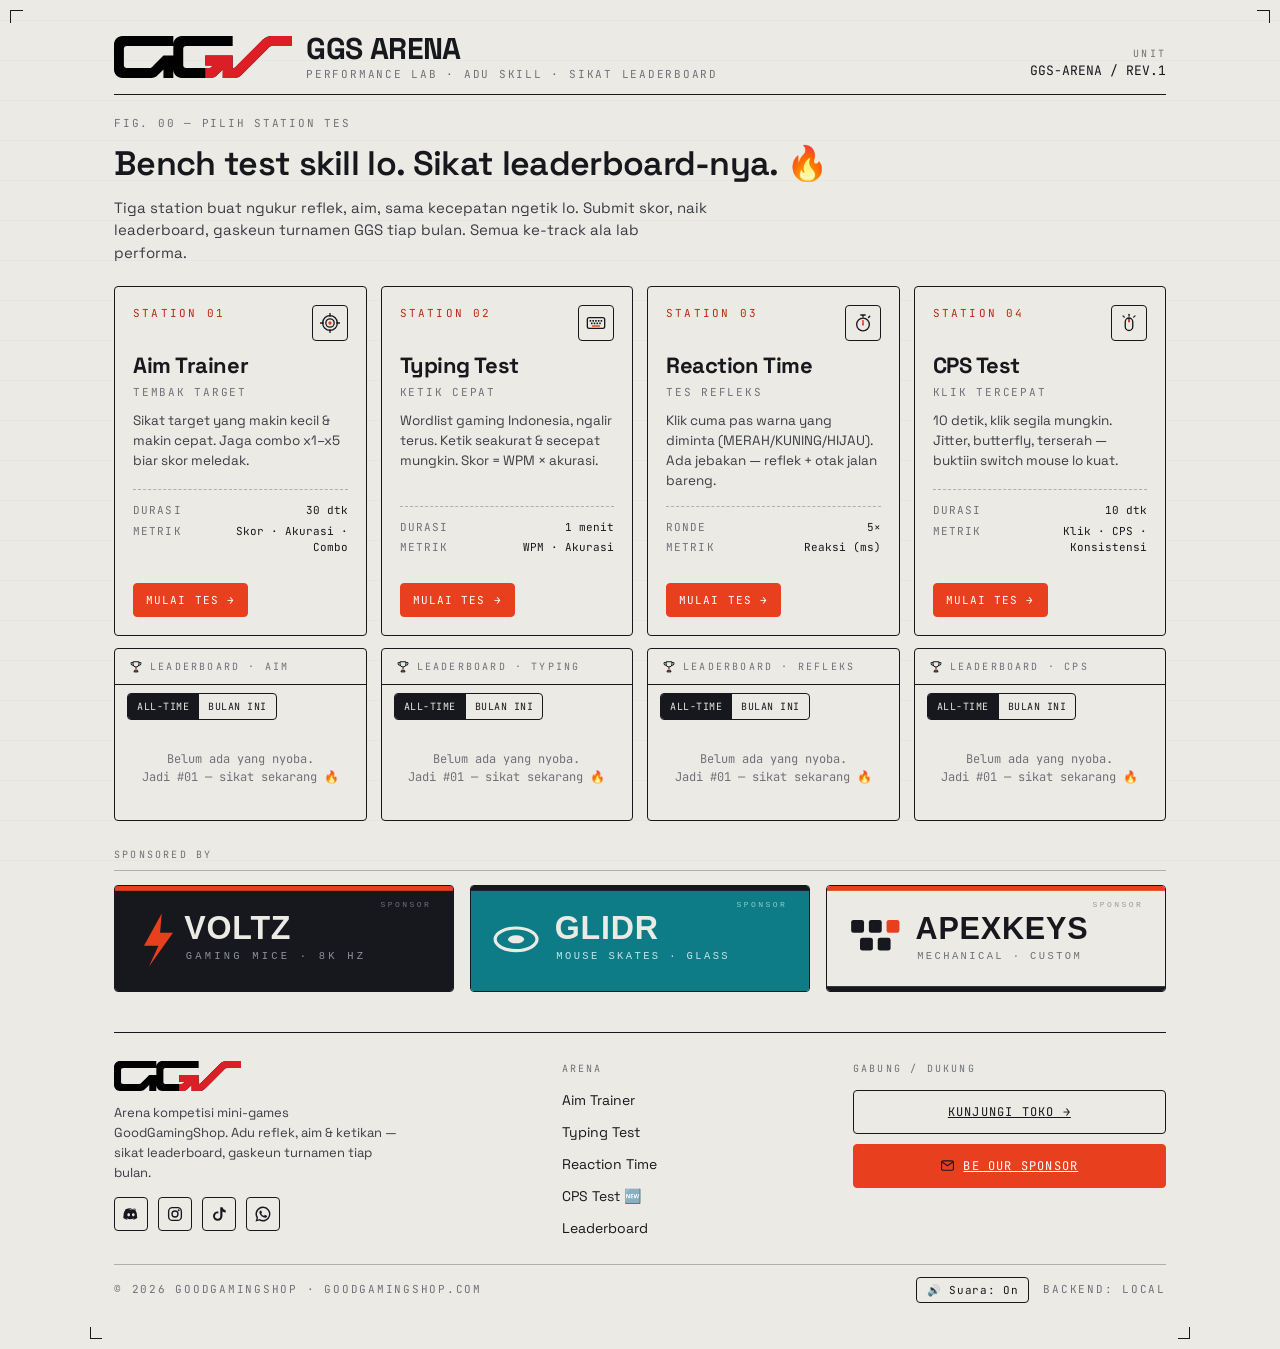
==== index.html @ 864635e7 "feat: halaman Leaderboard semua station (view #board) - View FIG.05: 4 papan (Aim/Typing/Reaction/CP" ====
<!DOCTYPE html>
<html lang="id">
<head>
  <meta charset="utf-8" />
  <meta name="viewport" content="width=device-width, initial-scale=1.0, viewport-fit=cover" />
  <title>GGS ARENA — Performance Lab</title>
  <meta name="description" content="GGS Arena — adu reflek, aim & ketikan lo. Sikat leaderboard, gaskeun turnamen GoodGamingShop." />
  <link rel="preconnect" href="https://fonts.googleapis.com" />
  <link rel="preconnect" href="https://fonts.gstatic.com" crossorigin />
  <link href="https://fonts.googleapis.com/css2?family=Space+Grotesk:wght@400;500;600;700&family=JetBrains+Mono:wght@400;500;600;700&display=swap" rel="stylesheet" />
  <link rel="stylesheet" href="css/styles.css" />
</head>
<body class="ticks">
  <!-- ===== ICON SPRITE (Performance Lab line-icons) ===== -->
  <svg width="0" height="0" style="position:absolute" aria-hidden="true" focusable="false">
    <defs>
      <!-- target + crosshair / aim training -->
      <symbol id="ico-aim" viewBox="0 0 24 24">
        <circle cx="12" cy="12" r="8.8" fill="none" stroke="currentColor" stroke-width="1.6"/>
        <circle cx="12" cy="12" r="5" fill="none" stroke="currentColor" stroke-width="1.6"/>
        <g stroke="currentColor" stroke-width="1.6" stroke-linecap="round">
          <line x1="12" y1="0.6" x2="12" y2="4"/><line x1="12" y1="20" x2="12" y2="23.4"/>
          <line x1="0.6" y1="12" x2="4" y2="12"/><line x1="20" y1="12" x2="23.4" y2="12"/>
        </g>
        <circle cx="12" cy="12" r="2" fill="#E8401F"/>
      </symbol>
      <!-- keyboard / typing test -->
      <symbol id="ico-typing" viewBox="0 0 24 24">
        <rect x="1.6" y="5.5" width="20.8" height="13" rx="2.2" fill="none" stroke="currentColor" stroke-width="1.6"/>
        <g fill="currentColor">
          <rect x="4.3" y="8.4" width="2" height="2" rx="0.4"/><rect x="7.6" y="8.4" width="2" height="2" rx="0.4"/><rect x="10.9" y="8.4" width="2" height="2" rx="0.4"/><rect x="14.2" y="8.4" width="2" height="2" rx="0.4"/><rect x="17.5" y="8.4" width="2" height="2" rx="0.4"/>
          <rect x="5.9" y="11.4" width="2" height="2" rx="0.4"/><rect x="9.2" y="11.4" width="2" height="2" rx="0.4"/><rect x="12.5" y="11.4" width="2" height="2" rx="0.4"/><rect x="15.8" y="11.4" width="2" height="2" rx="0.4"/>
        </g>
        <rect x="7" y="14.8" width="10" height="1.8" rx="0.9" fill="#E8401F"/>
      </symbol>
      <!-- stopwatch / reaction time -->
      <symbol id="ico-reaction" viewBox="0 0 24 24">
        <line x1="9.4" y1="2.4" x2="14.6" y2="2.4" stroke="currentColor" stroke-width="1.7" stroke-linecap="round"/>
        <line x1="12" y1="2.4" x2="12" y2="5.4" stroke="currentColor" stroke-width="1.6"/>
        <line x1="18.6" y1="5.4" x2="20.1" y2="3.9" stroke="currentColor" stroke-width="1.6" stroke-linecap="round"/>
        <circle cx="12" cy="13.8" r="7.6" fill="none" stroke="currentColor" stroke-width="1.6"/>
        <line x1="12" y1="13.8" x2="12" y2="8.9" stroke="#E8401F" stroke-width="1.9" stroke-linecap="round"/>
        <circle cx="12" cy="13.8" r="1.3" fill="#E8401F"/>
      </symbol>
      <!-- mouse click / cps -->
      <symbol id="ico-cps" viewBox="0 0 24 24">
        <rect x="7.5" y="6" width="9" height="15" rx="4.5" fill="none" stroke="currentColor" stroke-width="1.6"/>
        <line x1="12" y1="6" x2="12" y2="11" stroke="currentColor" stroke-width="1.6"/>
        <rect x="10.9" y="7.6" width="2.2" height="3" rx="1.1" fill="#E8401F"/>
        <g stroke="currentColor" stroke-width="1.5" stroke-linecap="round">
          <line x1="4.8" y1="3.4" x2="6.4" y2="5"/>
          <line x1="12" y1="1.6" x2="12" y2="3.8"/>
          <line x1="19.2" y1="3.4" x2="17.6" y2="5"/>
        </g>
      </symbol>
      <!-- trophy / leaderboard -->
      <symbol id="ico-trophy" viewBox="0 0 24 24">
        <path d="M7 3 h10 v4 a5 5 0 0 1 -10 0 z" fill="none" stroke="currentColor" stroke-width="1.7" stroke-linejoin="round"/>
        <path d="M7 4.5 H3.5 v1.5 a3 3 0 0 0 3.5 3" fill="none" stroke="currentColor" stroke-width="1.7"/>
        <path d="M17 4.5 H20.5 v1.5 a3 3 0 0 1 -3.5 3" fill="none" stroke="currentColor" stroke-width="1.7"/>
        <line x1="12" y1="12" x2="12" y2="16" stroke="currentColor" stroke-width="1.7"/>
        <path d="M8.5 20.5 h7 l-1 -3 h-5 z" fill="#E8401F" stroke="currentColor" stroke-width="1.5" stroke-linejoin="round"/>
      </symbol>
      <!-- social -->
      <symbol id="ico-discord" viewBox="0 0 24 24">
        <path fill="currentColor" d="M19.3 5.6A16.5 16.5 0 0 0 15.2 4.3l-.2.4a12.3 12.3 0 0 1 3.6 1.8 11.6 11.6 0 0 0-9.2 0 12.3 12.3 0 0 1 3.6-1.8l-.2-.4A16.5 16.5 0 0 0 4.7 5.6 17.6 17.6 0 0 0 1.7 17.3a16.6 16.6 0 0 0 5 2.5l.6-1a11 11 0 0 1-1.7-.8l.4-.3a11.8 11.8 0 0 0 10 0l.4.3a11 11 0 0 1-1.7.8l.6 1a16.6 16.6 0 0 0 5-2.5 17.6 17.6 0 0 0-3-11.7zM8.9 14.9c-1 0-1.8-.9-1.8-2s.8-2 1.8-2 1.8.9 1.8 2-.8 2-1.8 2zm6.2 0c-1 0-1.8-.9-1.8-2s.8-2 1.8-2 1.8.9 1.8 2-.8 2-1.8 2z"/>
      </symbol>
      <symbol id="ico-instagram" viewBox="0 0 24 24">
        <rect x="3.5" y="3.5" width="17" height="17" rx="5" fill="none" stroke="currentColor" stroke-width="1.8"/>
        <circle cx="12" cy="12" r="4" fill="none" stroke="currentColor" stroke-width="1.8"/>
        <circle cx="17" cy="7" r="1.3" fill="currentColor"/>
      </symbol>
      <symbol id="ico-tiktok" viewBox="0 0 24 24">
        <path fill="currentColor" d="M14 3h2.6a5.6 5.6 0 0 0 4.4 4.3v2.7a8.3 8.3 0 0 1-4.4-1.3v6.1a6.3 6.3 0 1 1-6.3-6.3c.3 0 .6 0 .9.1v2.8a3.5 3.5 0 1 0 2.5 3.4V3z"/>
      </symbol>
      <symbol id="ico-whatsapp" viewBox="0 0 24 24">
        <path fill="currentColor" d="M12 2a10 10 0 0 0-8.5 15.2L2 22l4.9-1.3A10 10 0 1 0 12 2zm0 18a8 8 0 0 1-4.1-1.1l-.3-.2-2.9.8.8-2.8-.2-.3A8 8 0 1 1 12 20zm4.4-6c-.2-.1-1.4-.7-1.6-.8s-.4-.1-.5.1-.6.8-.8 1-.3.2-.5.1a6.5 6.5 0 0 1-1.9-1.2 7.3 7.3 0 0 1-1.3-1.7c-.1-.2 0-.3.1-.5l.4-.4.2-.4a.5.5 0 0 0 0-.5c0-.1-.5-1.3-.7-1.8s-.4-.4-.5-.4h-.5a.9.9 0 0 0-.7.3 2.8 2.8 0 0 0-.9 2.1 4.9 4.9 0 0 0 1 2.6 11 11 0 0 0 4.3 3.8c.6.3 1.1.4 1.5.5a3.6 3.6 0 0 0 1.6.1 2.7 2.7 0 0 0 1.7-1.2 2.2 2.2 0 0 0 .2-1.2c-.1-.1-.3-.2-.5-.3z"/>
      </symbol>
      <symbol id="ico-mail" viewBox="0 0 24 24">
        <rect x="2.5" y="4.5" width="19" height="15" rx="2.5" fill="none" stroke="currentColor" stroke-width="1.8"/>
        <path d="M3.5 6.5 12 12.5 20.5 6.5" fill="none" stroke="currentColor" stroke-width="1.8" stroke-linejoin="round"/>
      </symbol>
    </defs>
  </svg>

  <div class="shell">
    <span class="tick-bl"></span><span class="tick-br"></span>

    <!-- ===== MASTHEAD ===== -->
    <header class="masthead">
      <div class="brand">
        <img class="brand-logo" src="assets/ggs-logo.svg" alt="GoodGamingShop" />
        <div class="wordmark">
          <b>GGS ARENA</b>
          <div class="tag micro">Performance Lab · Adu Skill · Sikat Leaderboard</div>
        </div>
      </div>
      <div class="spec">
        <div class="label">Unit</div>
        <div class="val">GGS-ARENA / REV.1</div>
      </div>
    </header>

    <!-- ===== EVENT BANNER (Tahap 3 — hidden dulu) ===== -->
    <div class="event-banner" id="event-banner" style="display:none">
      <div>
        <div class="label">Event Aktif</div>
        <div style="font-weight:700;font-size:18px" id="event-name">—</div>
        <div class="mono" style="font-size:12px;color:var(--ink-2)" id="event-prize">—</div>
      </div>
      <div style="text-align:right">
        <div class="label">Berakhir Dalam</div>
        <div class="cd" id="event-countdown">--:--:--</div>
      </div>
    </div>

    <!-- ===== HUB VIEW ===== -->
    <section class="view active" id="view-hub" data-view="hub">
      <p class="micro" style="margin:20px 0 0">FIG. 00 — PILIH STATION TES</p>
      <h1 style="font-size:clamp(24px,5vw,34px);margin-top:6px;letter-spacing:-0.02em">
        Bench test skill lo. Sikat leaderboard-nya. 🔥
      </h1>
      <p style="color:var(--ink-2);max-width:60ch;margin-top:8px">
        Tiga station buat ngukur reflek, aim, sama kecepatan ngetik lo. Submit skor,
        naik leaderboard, gaskeun turnamen GGS tiap bulan. Semua ke-track ala lab performa.
      </p>

      <div class="stations" id="stations">
        <div class="station-col">
          <article class="station" data-open="aim" tabindex="0" role="button" aria-label="Buka Aim Trainer">
            <div class="st-top">
              <div class="st-no">STATION 01</div>
              <span class="st-badge"><svg class="ico"><use href="#ico-aim"/></svg></span>
            </div>
            <div class="st-title">Aim Trainer</div>
            <div class="st-id micro">Tembak Target</div>
            <div class="st-desc">Sikat target yang makin kecil & makin cepat. Jaga combo x1–x5 biar skor meledak.</div>
            <dl class="st-spec">
              <dt>Durasi</dt><dd>30 dtk</dd>
              <dt>Metrik</dt><dd>Skor · Akurasi · Combo</dd>
            </dl>
            <div class="st-go"><span class="btn accent sm">Mulai Tes →</span></div>
          </article>
          <div class="hub-board" data-hub="aim">
            <div class="hb-hd"><span class="hb-title"><svg class="ico-xs"><use href="#ico-trophy"/></svg><span class="label">Leaderboard · Aim</span></span><span class="hb-count micro"></span></div>
            <div class="lb" data-hublist></div>
          </div>
        </div>

        <div class="station-col">
          <article class="station" data-open="typing" tabindex="0" role="button" aria-label="Buka Typing Test">
            <div class="st-top">
              <div class="st-no">STATION 02</div>
              <span class="st-badge"><svg class="ico"><use href="#ico-typing"/></svg></span>
            </div>
            <div class="st-title">Typing Test</div>
            <div class="st-id micro">Ketik Cepat</div>
            <div class="st-desc">Wordlist gaming Indonesia, ngalir terus. Ketik seakurat & secepat mungkin. Skor = WPM × akurasi.</div>
            <dl class="st-spec">
              <dt>Durasi</dt><dd>1 menit</dd>
              <dt>Metrik</dt><dd>WPM · Akurasi</dd>
            </dl>
            <div class="st-go"><span class="btn accent sm">Mulai Tes →</span></div>
          </article>
          <div class="hub-board" data-hub="typing">
            <div class="hb-hd"><span class="hb-title"><svg class="ico-xs"><use href="#ico-trophy"/></svg><span class="label">Leaderboard · Typing</span></span><span class="hb-count micro"></span></div>
            <div class="lb" data-hublist></div>
          </div>
        </div>

        <div class="station-col">
          <article class="station" data-open="reaction" tabindex="0" role="button" aria-label="Buka Reaction Time">
            <div class="st-top">
              <div class="st-no">STATION 03</div>
              <span class="st-badge"><svg class="ico"><use href="#ico-reaction"/></svg></span>
            </div>
            <div class="st-title">Reaction Time</div>
            <div class="st-id micro">Tes Refleks</div>
            <div class="st-desc">Klik cuma pas warna yang diminta (MERAH/KUNING/HIJAU). Ada jebakan — reflek + otak jalan bareng.</div>
            <dl class="st-spec">
              <dt>Ronde</dt><dd>5×</dd>
              <dt>Metrik</dt><dd>Reaksi (ms)</dd>
            </dl>
            <div class="st-go"><span class="btn accent sm">Mulai Tes →</span></div>
          </article>
          <div class="hub-board" data-hub="reaction">
            <div class="hb-hd"><span class="hb-title"><svg class="ico-xs"><use href="#ico-trophy"/></svg><span class="label">Leaderboard · Refleks</span></span><span class="hb-count micro"></span></div>
            <div class="lb" data-hublist></div>
          </div>
        </div>

        <div class="station-col">
          <article class="station" data-open="cps" tabindex="0" role="button" aria-label="Buka CPS Test">
            <div class="st-top">
              <div class="st-no">STATION 04</div>
              <span class="st-badge"><svg class="ico"><use href="#ico-cps"/></svg></span>
            </div>
            <div class="st-title">CPS Test</div>
            <div class="st-id micro">Klik Tercepat</div>
            <div class="st-desc">10 detik, klik segila mungkin. Jitter, butterfly, terserah — buktiin switch mouse lo kuat.</div>
            <dl class="st-spec">
              <dt>Durasi</dt><dd>10 dtk</dd>
              <dt>Metrik</dt><dd>Klik · CPS · Konsistensi</dd>
            </dl>
            <div class="st-go"><span class="btn accent sm">Mulai Tes →</span></div>
          </article>
          <div class="hub-board" data-hub="cps">
            <div class="hb-hd"><span class="hb-title"><svg class="ico-xs"><use href="#ico-trophy"/></svg><span class="label">Leaderboard · CPS</span></span><span class="hb-count micro"></span></div>
            <div class="lb" data-hublist></div>
          </div>
        </div>
      </div>

      <!-- ===== SPONSOR SLOTS ===== -->
      <section class="sponsors" aria-label="Sponsor">
        <div class="sponsors-hd">
          <span class="label">Sponsored By</span>
        </div>
        <div class="sponsor-grid" id="sponsors"></div>
      </section>
    </section>

    <!-- ===== GAME VIEWS (template sama, diisi per game) ===== -->
    <section class="view" id="view-aim" data-view="aim">
      <div class="view-hd">
        <button class="btn ghost sm" data-back>← Station</button>
        <span class="fig">FIG. 01</span>
        <svg class="ico-hd"><use href="#ico-aim"/></svg>
        <h2>Aim Trainer <span class="micro">/ Tembak Target</span></h2>
      </div>
      <div class="game-layout">
        <div class="game-main" id="mount-aim"></div>
        <aside class="lb-panel" data-lb="aim"></aside>
      </div>
    </section>

    <section class="view" id="view-typing" data-view="typing">
      <div class="view-hd">
        <button class="btn ghost sm" data-back>← Station</button>
        <span class="fig">FIG. 02</span>
        <svg class="ico-hd"><use href="#ico-typing"/></svg>
        <h2>Typing Test <span class="micro">/ Ketik Cepat</span></h2>
      </div>
      <div class="game-layout">
        <div class="game-main" id="mount-typing"></div>
        <aside class="lb-panel" data-lb="typing"></aside>
      </div>
    </section>

    <section class="view" id="view-reaction" data-view="reaction">
      <div class="view-hd">
        <button class="btn ghost sm" data-back>← Station</button>
        <span class="fig">FIG. 03</span>
        <svg class="ico-hd"><use href="#ico-reaction"/></svg>
        <h2>Reaction Time <span class="micro">/ Tes Refleks</span></h2>
      </div>
      <div class="game-layout">
        <div class="game-main" id="mount-reaction"></div>
        <aside class="lb-panel" data-lb="reaction"></aside>
      </div>
    </section>

    <section class="view" id="view-cps" data-view="cps">
      <div class="view-hd">
        <button class="btn ghost sm" data-back>← Station</button>
        <span class="fig">FIG. 04</span>
        <svg class="ico-hd"><use href="#ico-cps"/></svg>
        <h2>CPS Test <span class="micro">/ Klik Tercepat</span></h2>
      </div>
      <div class="game-layout">
        <div class="game-main" id="mount-cps"></div>
        <aside class="lb-panel" data-lb="cps"></aside>
      </div>
    </section>

    <!-- ===== LEADERBOARD SEMUA STATION ===== -->
    <section class="view" id="view-board" data-view="board">
      <div class="view-hd">
        <button class="btn ghost sm" data-back>← Station</button>
        <span class="fig">FIG. 05</span>
        <svg class="ico-hd"><use href="#ico-trophy"/></svg>
        <h2>Leaderboard <span class="micro">/ Semua Station</span></h2>
        <div class="seg seg-sm" id="board-scope" style="margin-left:auto">
          <button data-s="all" class="active">All-time</button>
          <button data-s="month">Bulan Ini</button>
        </div>
      </div>
      <div class="board-grid" id="board-grid"></div>
    </section>

    <footer class="foot">
      <div class="foot-main">
        <div class="foot-col foot-brand">
          <img class="foot-logo" src="assets/ggs-logo.svg" alt="GoodGamingShop" />
          <p class="foot-blurb">Arena kompetisi mini-games GoodGamingShop. Adu reflek, aim & ketikan — sikat leaderboard, gaskeun turnamen tiap bulan.</p>
          <div class="foot-social">
            <a href="https://discord.gg/goodgamingshop" target="_blank" rel="noopener" aria-label="Discord"><svg class="ico-soc"><use href="#ico-discord"/></svg></a>
            <a href="https://instagram.com/goodgamingshop" target="_blank" rel="noopener" aria-label="Instagram"><svg class="ico-soc"><use href="#ico-instagram"/></svg></a>
            <a href="https://tiktok.com/@goodgamingshop" target="_blank" rel="noopener" aria-label="TikTok"><svg class="ico-soc"><use href="#ico-tiktok"/></svg></a>
            <a href="https://wa.me/6281234567890" target="_blank" rel="noopener" aria-label="WhatsApp"><svg class="ico-soc"><use href="#ico-whatsapp"/></svg></a>
          </div>
        </div>

        <div class="foot-col">
          <div class="label foot-h">Arena</div>
          <a class="foot-link" data-open="aim">Aim Trainer</a>
          <a class="foot-link" data-open="typing">Typing Test</a>
          <a class="foot-link" data-open="reaction">Reaction Time</a>
          <a class="foot-link" data-open="cps">CPS Test 🆕</a>
          <a class="foot-link" data-open="board">Leaderboard</a>
        </div>

        <div class="foot-col foot-cta">
          <div class="label foot-h">Gabung / Dukung</div>
          <a class="btn ghost block" href="https://goodgamingshop.com" target="_blank" rel="noopener">Kunjungi Toko →</a>
          <a class="btn accent block" id="sponsor-btn" href="mailto:partnership@goodgamingshop.com?subject=Sponsorship%20GGS%20Arena&body=Halo%20GGS%2C%20gw%20tertarik%20jadi%20sponsor%20GGS%20Arena.%0A%0ANama%20brand%3A%0AProduk%3A%0AKontak%3A%0A">
            <svg class="ico-xs"><use href="#ico-mail"/></svg> Be Our Sponsor
          </a>
        </div>
      </div>

      <div class="foot-bottom">
        <span class="micro">© 2026 GoodGamingShop · goodgamingshop.com</span>
        <div class="foot-bottom-r">
          <button class="foot-mute" id="mute-toggle">🔊 Suara: On</button>
          <span class="micro" id="backend-flag">BACKEND: LOCAL</span>
        </div>
      </div>
    </footer>
  </div>

  <script type="module" src="js/main.js"></script>
</body>
</html>
---- css/styles.css ----
/* ============================================================
   GGS ARENA — Performance Lab Design System
   Industrial elegant / spec-sheet look
   Rekonstruksi dari GGS-ARENA-BRIEF.md
   ============================================================ */

:root{
  /* Core palette */
  --paper:      #ECEAE4;   /* kertas */
  --paper-2:    #E3E1DA;   /* panel sedikit lebih gelap */
  --ink:        #16181D;   /* tinta */
  --ink-2:      #3A3D45;   /* tinta muda / secondary text */
  --ink-3:      #6E7178;   /* mono labels / muted */
  --accent:     #E8401F;   /* aksen oranye-merah GGS */
  --accent-ink: #B32C10;   /* aksen gelap utk teks di atas paper */
  --line:       #16181D;   /* garis rules */
  --line-soft:  rgba(22,24,29,0.14);
  --line-hair:  rgba(22,24,29,0.28);
  --good:       #1E7A46;   /* hijau (reaction ready) */
  --warn:       #C98A00;

  /* Typography */
  --font-display: "Space Grotesk", "Segoe UI", system-ui, sans-serif;
  --font-mono: "JetBrains Mono", ui-monospace, "SFMono-Regular", Consolas, monospace;

  /* Metrics */
  --gutter: 20px;
  --tick: 12px;          /* panjang calibration tick */
  --radius: 4px;
  --maxw: 1120px;
}

*{ box-sizing:border-box; }
[hidden]{ display:none !important; }   /* atribut hidden harus selalu menang vs display apapun */
html,body{ height:100%; }
body{
  margin:0;
  background:var(--paper);
  color:var(--ink);
  font-family:var(--font-display);
  font-size:15px;
  line-height:1.5;
  -webkit-font-smoothing:antialiased;
  /* subtle paper grain via layered gradients */
  background-image:
    repeating-linear-gradient(0deg, transparent 0 39px, rgba(22,24,29,0.025) 39px 40px);
  background-attachment:fixed;
}

/* ---- Typographic primitives ---- */
.mono{ font-family:var(--font-mono); }
.micro{
  font-family:var(--font-mono);
  font-size:11px;
  letter-spacing:0.16em;
  text-transform:uppercase;
  color:var(--ink-3);
}
.label{
  font-family:var(--font-mono);
  font-size:10px;
  letter-spacing:0.22em;
  text-transform:uppercase;
  color:var(--ink-3);
}
h1,h2,h3{ font-weight:600; letter-spacing:-0.01em; margin:0; }
a{ color:var(--accent-ink); }

/* ============================================================
   Layout frame + calibration ticks
   ============================================================ */
.shell{
  max-width:var(--maxw);
  margin:0 auto;
  padding:clamp(14px,3vw,34px);
  position:relative;
  min-height:100vh;
}

/* corner calibration ticks (registration marks) */
.ticks::before,.ticks::after,
.tick-tr,.tick-br{
  content:"";
  position:absolute;
  width:var(--tick);
  height:var(--tick);
  pointer-events:none;
  z-index:2;
}
.ticks::before{ top:10px; left:10px; border-top:1.5px solid var(--ink); border-left:1.5px solid var(--ink); }
.ticks::after { top:10px; right:10px; border-top:1.5px solid var(--ink); border-right:1.5px solid var(--ink); }
.tick-bl{ position:absolute; bottom:10px; left:10px; width:var(--tick); height:var(--tick); border-bottom:1.5px solid var(--ink); border-left:1.5px solid var(--ink); pointer-events:none; }
.tick-br{ position:absolute; bottom:10px; right:10px; border-bottom:1.5px solid var(--ink); border-right:1.5px solid var(--ink); pointer-events:none; }

/* ============================================================
   Masthead
   ============================================================ */
.masthead{
  display:flex; align-items:flex-end; justify-content:space-between;
  gap:16px; flex-wrap:wrap;
  padding-bottom:14px;
  border-bottom:1.5px solid var(--ink);
}
.brand{ display:flex; align-items:center; gap:14px; }
.brand .glyph{
  width:46px;height:46px;flex:0 0 auto;
  border:1.5px solid var(--ink);
  display:grid;place-items:center;
  font-family:var(--font-mono);font-weight:700;font-size:15px;
  letter-spacing:0.04em;
  position:relative;
  background:var(--ink); color:var(--paper);
}
.brand .brand-logo{ height:42px; width:auto; flex:0 0 auto; display:block; }
@media (max-width:560px){ .brand .brand-logo{ height:34px; } }
.brand .wordmark{ line-height:1; }
.brand .wordmark b{ font-size:clamp(22px,4.5vw,30px); font-weight:700; letter-spacing:-0.02em; display:block; }
.brand .wordmark .tag{ margin-top:5px; }
.masthead .spec{ text-align:right; }
.masthead .spec .val{ font-family:var(--font-mono); font-size:13px; color:var(--ink); }

/* ============================================================
   Buttons
   ============================================================ */
.btn{
  font-family:var(--font-mono);
  font-size:12px; letter-spacing:0.1em; text-transform:uppercase;
  padding:12px 18px;
  border:1.5px solid var(--ink);
  background:var(--ink); color:var(--paper);
  border-radius:var(--radius);
  cursor:pointer;
  transition:transform .05s ease, background .15s ease, color .15s ease;
  display:inline-flex; align-items:center; gap:8px; justify-content:center;
}
.btn:hover{ background:var(--accent); border-color:var(--accent); color:#fff; }
.btn:active{ transform:translateY(1px); }
.btn.ghost{ background:transparent; color:var(--ink); }
.btn.ghost:hover{ background:var(--ink); color:var(--paper); border-color:var(--ink); }
.btn.accent{ background:var(--accent); border-color:var(--accent); color:#fff; }
.btn.accent:hover{ background:var(--ink); border-color:var(--ink); }
.btn:disabled{ opacity:.4; cursor:not-allowed; }
.btn.block{ width:100%; }
.btn.sm{ padding:8px 12px; font-size:11px; }

/* ============================================================
   Panels / spec cards
   ============================================================ */
.panel{
  background:var(--paper);
  border:1.5px solid var(--ink);
  border-radius:var(--radius);
  position:relative;
}
.panel .panel-hd{
  display:flex;align-items:center;justify-content:space-between;gap:10px;
  padding:10px 14px;
  border-bottom:1.5px solid var(--ink);
}
.panel .panel-hd h3{ font-size:14px; }
.panel .panel-bd{ padding:16px; }

/* ============================================================
   Station grid (hub)
   ============================================================ */
.stations{
  display:grid;
  grid-template-columns:repeat(4,1fr);
  grid-template-rows:auto auto;   /* baris-1: kartu · baris-2: leaderboard */
  gap:14px;
  margin-top:22px;
}
@media (max-width:1060px) and (min-width:861px){
  .stations{ grid-template-columns:repeat(2,1fr); }
}
.station{
  border:1.5px solid var(--ink);
  border-radius:var(--radius);
  background:var(--paper);
  padding:18px;
  cursor:pointer;
  position:relative;
  overflow:hidden;
  transition:transform .12s ease, box-shadow .12s ease;
  display:flex; flex-direction:column; min-height:220px;
}
.station:hover{ transform:translateY(-3px); box-shadow:6px 6px 0 var(--ink); }
.station .st-no{ font-family:var(--font-mono); font-size:11px; letter-spacing:0.2em; color:var(--accent-ink); }
.station .st-title{ font-size:22px; font-weight:700; margin-top:8px; letter-spacing:-0.02em; }
.station .st-id{ margin-top:2px; }
.station .st-desc{ color:var(--ink-2); font-size:13.5px; margin-top:10px; flex:1; }
.station .st-spec{
  display:grid; grid-template-columns:auto 1fr; gap:4px 12px;
  margin-top:14px; padding-top:12px; border-top:1px dashed var(--line-hair);
  font-family:var(--font-mono); font-size:11px;
}
.station .st-spec dt{ color:var(--ink-3); text-transform:uppercase; letter-spacing:0.1em; }
.station .st-spec dd{ margin:0; color:var(--ink); text-align:right; }
.station .st-go{ margin-top:16px; }

/* ---- Icons ---- */
.st-top{ display:flex; align-items:flex-start; justify-content:space-between; gap:10px; }
.st-badge{
  width:36px; height:36px; flex:0 0 auto;
  border:1.5px solid var(--ink); border-radius:var(--radius);
  display:grid; place-items:center; background:var(--paper);
  transition:background .15s ease;
}
.st-badge .ico{ width:20px; height:20px; color:var(--ink); display:block; transition:color .15s ease; }
.station:hover .st-badge{ background:var(--ink); }
.station:hover .st-badge .ico{ color:var(--paper); }   /* aksen (#E8401F) tetap nyala */

.ico-hd{ width:20px; height:20px; color:var(--ink); display:block; flex:0 0 auto; }
.ico-xs{ width:14px; height:14px; color:var(--ink); display:block; flex:0 0 auto; }
.hb-title{ display:inline-flex; align-items:center; gap:7px; }
.panel-hd .ico-xs{ width:16px; height:16px; }
.panel-hd h3{ display:inline-flex; align-items:center; gap:7px; }

/* station column = card + leaderboard, disejajarkan via subgrid
   biar top & bottom tiap kartu/board rata walau panjang teks beda */
.station-col{
  grid-row:span 2;
  display:grid;
  grid-template-rows:subgrid;
  gap:12px;
}
/* fallback kalau subgrid gak didukung: tetap kolom rapi (mepet atas) */
@supports not (grid-template-rows: subgrid){
  .station-col{ display:flex; flex-direction:column; }
}

/* ---- Full leaderboard per station (langsung tampil di hub) ---- */
.hub-board{
  border:1.5px solid var(--ink);
  border-radius:var(--radius);
  background:var(--paper);
  display:flex; flex-direction:column;
  max-height:320px;
}
.hb-hd{
  display:flex; align-items:center; justify-content:space-between; gap:8px;
  padding:10px 14px; border-bottom:1.5px solid var(--ink);
  flex:0 0 auto;
}
.hb-count{ color:var(--ink-3); }
.hub-board .lb{
  padding:4px 14px 8px;
  overflow-y:auto;              /* board panjang -> scroll di dalam kartu */
  flex:1 1 auto;
}
.hub-board .lb-row{ grid-template-columns:30px 1fr auto; gap:10px; padding:9px 2px; }
.hub-board .lb-row .who .nm{ font-size:14px; }
.hub-board .lb-row .score{ font-size:16px; }

/* ---- Sponsor slots ---- */
.sponsors{ margin-top:26px; }
.sponsors-hd{ display:flex; align-items:center; justify-content:space-between; padding-bottom:8px; border-bottom:1px solid var(--line-hair); margin-bottom:14px; }
.sponsor-grid{ display:grid; grid-template-columns:repeat(3,1fr); gap:16px; }
.sponsor-slot{
  border:1.5px dashed var(--line-hair);
  border-radius:var(--radius);
  min-height:96px;
  display:grid; place-items:center; text-align:center;
  background:var(--paper); color:var(--ink-3);
  overflow:hidden; position:relative;
  padding:14px;
}
.sponsor-slot .ph-no{ font-family:var(--font-mono); font-size:11px; letter-spacing:0.14em; }
.sponsor-slot .ph-txt{ font-family:var(--font-mono); font-size:11px; margin-top:6px; color:var(--ink-3); }
.sponsor-slot.filled{ border-style:solid; border-color:var(--ink); padding:0; min-height:0; }
.sponsor-slot.filled a, .sponsor-slot.filled .inner{ display:block; width:100%; }
.sponsor-slot.filled img{ width:100%; height:auto; display:block; }

@media (max-width: 860px){
  .sponsor-grid{ grid-template-columns:1fr; }
}

/* ============================================================
   Readouts (live metrics)
   ============================================================ */
.readouts{
  display:flex; flex-wrap:wrap; gap:0;
  border:1.5px solid var(--ink); border-radius:var(--radius);
  overflow:hidden;
}
.readout{
  flex:1 1 90px; min-width:80px;
  padding:10px 12px;
  border-right:1px solid var(--line-hair);
}
.readout:last-child{ border-right:0; }
.readout .r-label{ font-family:var(--font-mono); font-size:9.5px; letter-spacing:0.16em; text-transform:uppercase; color:var(--ink-3); }
.readout .r-val{ font-family:var(--font-mono); font-size:24px; font-weight:600; color:var(--ink); line-height:1.1; margin-top:3px; }
.readout .r-val.hot{ color:var(--accent-ink); }

/* ============================================================
   Aim arena
   ============================================================ */
.arena{
  position:relative;
  width:100%;
  aspect-ratio:16/10;
  max-height:60vh;
  background:
    linear-gradient(var(--paper-2),var(--paper-2)),
    repeating-linear-gradient(0deg, transparent 0 23px, var(--line-soft) 23px 24px),
    repeating-linear-gradient(90deg, transparent 0 23px, var(--line-soft) 23px 24px);
  border:1.5px solid var(--ink);
  border-radius:var(--radius);
  overflow:hidden;
  user-select:none; touch-action:manipulation;
  cursor:crosshair;
}
.arena .hint{
  position:absolute; inset:0; display:grid; place-items:center;
  text-align:center; color:var(--ink-2); pointer-events:none; padding:20px;
}
.target{
  position:absolute;
  border-radius:50%;
  background:var(--accent);
  border:2px solid var(--ink);
  display:grid; place-items:center;
  color:#fff; font-family:var(--font-mono); font-weight:700;
  cursor:crosshair;
  box-shadow:0 0 0 4px rgba(232,64,31,0.18);
  transition:transform .04s ease;
}
.target::after{ content:"+"; font-size:0.7em; opacity:.9; }
.target:active{ transform:scale(.9); }

.combo-flag{
  position:absolute; top:10px; left:10px; z-index:3;
  font-family:var(--font-mono); font-size:12px; letter-spacing:0.1em;
  background:var(--ink); color:var(--paper);
  padding:4px 10px; border-radius:var(--radius);
}
.combo-flag b{ color:var(--accent); }

/* ============================================================
   Typing field
   ============================================================ */
.type-text{
  font-family:var(--font-mono); font-size:18px; line-height:1.9;
  background:var(--paper-2);
  border:1.5px solid var(--ink);
  border-radius:var(--radius);
  padding:16px; min-height:120px;
  letter-spacing:0.01em;
  word-break:break-word;
}
.type-text .done{ color:var(--ink-3); }
.type-text .wrong{ color:#fff; background:var(--accent); border-radius:2px; }
.type-text .cur{ background:var(--ink); color:var(--paper); border-radius:2px; padding:0 1px; }
.type-input{
  width:100%; margin-top:12px;
  font-family:var(--font-mono); font-size:16px;
  background:var(--paper); color:var(--ink);
  border:1.5px solid var(--ink); border-radius:var(--radius);
  padding:12px; outline:none;
}
.type-input:focus{ border-color:var(--accent); box-shadow:0 0 0 3px rgba(232,64,31,0.18); }

/* ============================================================
   Reaction pad
   ============================================================ */
.react-pad{
  width:100%; aspect-ratio:16/10; max-height:60vh;
  border:1.5px solid var(--ink); border-radius:var(--radius);
  display:grid; place-items:center; text-align:center;
  cursor:pointer; user-select:none; touch-action:manipulation;
  font-family:var(--font-mono);
  transition:background .05s ease;
  padding:20px;
}
.react-pad .big{ font-size:clamp(22px,5vw,34px); font-weight:700; letter-spacing:0.02em; }
.react-pad .sub{ margin-top:10px; font-size:13px; letter-spacing:0.08em; }
.react-pad[data-state="idle"]{ background:var(--paper-2); color:var(--ink); }
.react-pad[data-state="wait"]{ background:var(--ink); color:var(--paper); cursor:progress; }
.react-pad[data-state="go"]{ background:var(--good); color:#fff; }
.react-pad[data-state="early"]{ background:var(--accent); color:#fff; }
.react-pad[data-state="result"]{ background:var(--paper-2); color:var(--ink); }
/* instruksi warna target */
.rx-instruct{
  display:flex; align-items:center; gap:10px; flex-wrap:wrap;
  border:1.5px solid var(--ink); border-radius:var(--radius);
  padding:10px 14px; margin-bottom:12px; background:var(--paper);
}
.rx-instruct .ri-label{ font-family:var(--font-mono); font-size:11px; letter-spacing:0.16em; text-transform:uppercase; color:var(--ink-3); }
.rx-instruct .ri-dot{ width:18px; height:18px; border:1.5px solid var(--ink); border-radius:50%; flex:0 0 auto; }
.rx-instruct .ri-name{ font-family:var(--font-mono); font-weight:700; font-size:18px; letter-spacing:0.08em; }

.react-dots{ display:flex; gap:8px; justify-content:center; margin-top:14px; }
.react-dots .d{ width:10px;height:10px;border:1.5px solid currentColor;border-radius:50%; }
.react-dots .d.on{ background:currentColor; }

/* ============================================================
   CPS pad (Klik Tercepat)
   ============================================================ */
.cps-pad{
  width:100%; aspect-ratio:16/10; max-height:60vh;
  border:1.5px solid var(--ink); border-radius:var(--radius);
  display:grid; place-items:center; text-align:center;
  cursor:pointer; user-select:none; touch-action:manipulation;
  font-family:var(--font-mono);
  background:var(--paper-2); color:var(--ink);
  position:relative; overflow:hidden;
}
.cps-pad .big{ font-size:clamp(30px,7vw,58px); font-weight:700; letter-spacing:0.01em; line-height:1.1; }
.cps-pad .sub{ margin-top:10px; font-size:13px; letter-spacing:0.08em; }
.cps-pad[data-state="run"]{ background:var(--accent); color:#fff; }
.cps-pad[data-state="run"]:active{ transform:scale(.995); }
.cps-pad[data-state="done"]{ background:var(--ink); color:var(--paper); }
.cps-burst{
  position:absolute; top:14px; right:18px;
  font-family:var(--font-mono); font-weight:700; font-size:18px;
  opacity:0; transition:opacity .15s ease; pointer-events:none;
}

/* ============================================================
   Forms
   ============================================================ */
.field{ display:flex; flex-direction:column; gap:6px; }
.field > span{ font-family:var(--font-mono); font-size:10px; letter-spacing:0.16em; text-transform:uppercase; color:var(--ink-3); }
.field input, .field select{
  font-family:var(--font-mono); font-size:13px;
  background:var(--paper); color:var(--ink);
  border:1.5px solid var(--ink); border-radius:var(--radius);
  padding:10px 11px; outline:none; width:100%;
}
.field input:focus, .field select:focus{ border-color:var(--accent); }
.form-grid{ display:grid; grid-template-columns:repeat(2,1fr); gap:12px; }

/* ============================================================
   Leaderboard
   ============================================================ */
.lb{ display:flex; flex-direction:column; }
.lb-row{
  display:grid;
  grid-template-columns:34px 1fr auto;
  align-items:center; gap:12px;
  padding:11px 4px;
  border-bottom:1px solid var(--line-hair);
}
.lb-row:last-child{ border-bottom:0; }
.lb-row .rank{ font-family:var(--font-mono); font-size:14px; color:var(--ink-3); }
.lb-row .rank.top{ color:var(--accent-ink); font-weight:700; }
.lb-row .rank .medal{ font-size:18px; line-height:1; }
.lb-row.champ{ background:linear-gradient(90deg, rgba(232,64,31,0.09), transparent 70%); border-left:3px solid var(--accent); margin-left:-3px; padding-left:5px; }
.lb-row.champ .nm{ color:var(--accent-ink); }
.lb-row .who .nm{ font-weight:600; font-size:15px; }
.lb-row .who .gear{ font-family:var(--font-mono); font-size:11px; color:var(--ink-3); margin-top:2px; }
.lb-row .who .gear .gear-link{ color:var(--accent-ink); text-decoration:none; border-bottom:1px dotted currentColor; }
.lb-row .who .gear .gear-link:hover{ color:#fff; background:var(--accent); border-bottom-color:var(--accent); }
.lb-row .score{ font-family:var(--font-mono); font-size:18px; font-weight:600; text-align:right; }
.lb-row .score small{ display:block; font-size:10px; color:var(--ink-3); letter-spacing:0.1em; }
.lb-empty{ padding:26px 10px; text-align:center; color:var(--ink-3); font-family:var(--font-mono); font-size:12px; }

/* segmented control (all-time / event / game filter) */
.seg{ display:inline-flex; border:1.5px solid var(--ink); border-radius:var(--radius); overflow:hidden; }
.seg button{
  font-family:var(--font-mono); font-size:11px; letter-spacing:0.08em; text-transform:uppercase;
  border:0; background:transparent; color:var(--ink); padding:8px 12px; cursor:pointer;
  border-right:1px solid var(--line-hair);
}
.seg button:last-child{ border-right:0; }
.seg button.active{ background:var(--ink); color:var(--paper); }
.seg button:disabled{ opacity:.4; cursor:not-allowed; }
.seg.seg-sm button{ padding:6px 9px; font-size:10px; letter-spacing:0.05em; }

/* toggle scope di hub-board */
.hb-scope{ padding:8px 12px 0; flex:0 0 auto; }

/* ============================================================
   View routing
   ============================================================ */
.view{ display:none; }
.view.active{ display:block; }
.view-hd{
  display:flex; align-items:center; gap:14px; flex-wrap:wrap;
  margin:22px 0 4px;
}
.view-hd .fig{ font-family:var(--font-mono); font-size:11px; letter-spacing:0.2em; color:var(--accent-ink); }
.view-hd h2{ font-size:clamp(20px,4vw,26px); }
.game-layout{ display:grid; grid-template-columns:1.3fr .7fr; gap:18px; margin-top:16px; align-items:start; }

/* mode layar penuh (Fullscreen API) */
.game-main:fullscreen,
.game-main:-webkit-full-screen{
  background:var(--paper);
  padding:clamp(16px,4vw,44px);
  overflow:auto;
  display:flex; flex-direction:column; justify-content:center;
  max-width:1100px;   /* biar arena tetap proporsional di monitor lebar */
  margin:0 auto;
}
.game-main:fullscreen .arena,
.game-main:fullscreen .react-pad,
.game-main:-webkit-full-screen .arena,
.game-main:-webkit-full-screen .react-pad{ max-height:74vh; }
.game-main:fullscreen .type-text,
.game-main:-webkit-full-screen .type-text{ font-size:22px; }

/* leaderboard semua station (view board) */
.board-grid{
  display:grid; grid-template-columns:repeat(2,1fr);
  gap:16px; margin-top:16px; align-items:start;
}
.board-lb{ max-height:440px; overflow-y:auto; }
@media (max-width:860px){ .board-grid{ grid-template-columns:1fr; } }

/* countdown / event banner */
.event-banner{
  display:flex; align-items:center; justify-content:space-between; gap:14px; flex-wrap:wrap;
  border:1.5px solid var(--accent); border-radius:var(--radius);
  padding:12px 16px; margin-top:18px;
  background:linear-gradient(0deg, rgba(232,64,31,0.06), rgba(232,64,31,0.06));
}
.event-banner .cd{ font-family:var(--font-mono); font-size:20px; font-weight:600; color:var(--accent-ink); }

/* toast */
.toast{
  position:fixed; left:50%; bottom:22px; transform:translateX(-50%) translateY(20px);
  background:var(--ink); color:var(--paper);
  font-family:var(--font-mono); font-size:12px; letter-spacing:0.06em;
  padding:12px 18px; border-radius:var(--radius);
  opacity:0; pointer-events:none; transition:opacity .2s ease, transform .2s ease; z-index:50;
  max-width:90vw; text-align:center;
}
.toast.show{ opacity:1; transform:translateX(-50%) translateY(0); }

/* ============================================================
   Result modal (popup skor selesai main)
   ============================================================ */
.modal-overlay{
  position:fixed; inset:0; z-index:60;
  display:none; align-items:center; justify-content:center;
  background:rgba(22,24,29,0.55); padding:18px;
}
.modal-overlay.show{ display:flex; }
.modal-card{
  background:var(--paper);
  border:1.5px solid var(--ink); border-radius:var(--radius);
  width:min(440px,100%); max-height:92vh; overflow-y:auto;
  position:relative;
  box-shadow:10px 10px 0 rgba(22,24,29,0.3);
  animation:modalIn .18s cubic-bezier(.2,.9,.3,1.2);
}
@keyframes modalIn{ from{ opacity:0; transform:translateY(14px) scale(.97);} to{ opacity:1; transform:none;} }
.modal-x{
  position:absolute; top:8px; right:8px; z-index:2;
  width:30px; height:30px; border:1.5px solid var(--paper);
  background:transparent; color:var(--paper); cursor:pointer;
  border-radius:var(--radius); font-family:var(--font-mono); font-size:14px; line-height:1;
}
.modal-x:hover{ background:var(--accent); border-color:var(--accent); }

/* hero skor (di atas panel ink biar nyolok) */
.result-hero{
  background:var(--ink); color:var(--paper);
  padding:24px 20px 18px; text-align:center; position:relative;
}
.result-hero .r-eyebrow{ font-family:var(--font-mono); font-size:10px; letter-spacing:0.22em; text-transform:uppercase; color:rgba(236,234,228,0.55); }
.result-hero .r-big{ font-family:var(--font-mono); font-weight:700; font-size:60px; line-height:1; margin-top:8px; color:#fff; }
.result-hero .r-unit{ font-family:var(--font-mono); font-size:12px; letter-spacing:0.2em; color:var(--accent); margin-top:6px; }
.result-hero .r-tag{ font-size:14px; margin-top:10px; color:var(--paper); }
.result-hero .r-record{
  display:inline-block; margin-top:10px;
  font-family:var(--font-mono); font-size:12px; font-weight:700; letter-spacing:0.14em;
  background:var(--accent); color:#fff; padding:4px 12px; border-radius:999px;
  animation:recordPop .4s cubic-bezier(.2,.9,.3,1.4);
}
@keyframes recordPop{ from{ transform:scale(0); } to{ transform:scale(1); } }
.modal-actions-row{ display:grid; grid-template-columns:1fr 1fr; gap:8px; }
.ps-msg{
  font-family:var(--font-mono); font-size:12.5px; line-height:1.55; letter-spacing:0.02em;
  background:rgba(30,122,70,0.12); border:1.5px solid var(--good); border-radius:var(--radius);
  padding:11px 13px; text-align:center; color:var(--ink);
}
.mobile-gate{
  font-family:var(--font-mono); font-size:12.5px; line-height:1.6; letter-spacing:0.02em;
  background:rgba(232,64,31,0.10); border:1.5px solid var(--accent); border-radius:var(--radius);
  padding:12px 14px; text-align:center; color:var(--ink); margin-bottom:12px;
}
.mobile-gate{
  border:1.5px solid var(--accent);
  border-left-width:4px;
  border-radius:var(--radius);
  background:linear-gradient(0deg, rgba(232,64,31,0.07), rgba(232,64,31,0.07));
  padding:14px 16px; margin-bottom:14px;
  font-size:13.5px; line-height:1.55; color:var(--ink);
}

/* baris metrik */
.result-metrics{ display:grid; grid-template-columns:repeat(3,1fr); border-bottom:1.5px solid var(--ink); }
.result-metric{ padding:12px 8px; text-align:center; border-right:1px solid var(--line-hair); }
.result-metric:last-child{ border-right:0; }
.result-metric .m-val{ font-family:var(--font-mono); font-size:20px; font-weight:600; color:var(--ink); }
.result-metric .m-val.hot{ color:var(--accent-ink); }
.result-metric .m-label{ font-family:var(--font-mono); font-size:9px; letter-spacing:0.14em; text-transform:uppercase; color:var(--ink-3); margin-top:3px; }

.modal-body{ padding:16px; }
.modal-body .form-grid{ margin-bottom:12px; }
.modal-actions{ display:grid; gap:8px; }

/* ============================================================
   Footer
   ============================================================ */
.foot{ margin-top:40px; border-top:1.5px solid var(--ink); }
.foot-main{
  display:grid; grid-template-columns:1.6fr 1fr 1.2fr; gap:30px;
  padding:28px 0 24px;
}
.foot-col{ display:flex; flex-direction:column; gap:10px; align-items:flex-start; }
.foot-logo{ height:30px; width:auto; }
.foot-blurb{ color:var(--ink-2); font-size:13px; margin:2px 0 4px; max-width:36ch; line-height:1.55; }
.foot-social{ display:flex; gap:10px; }
.foot-social a{
  width:34px; height:34px; border:1.5px solid var(--ink); border-radius:var(--radius);
  display:grid; place-items:center; color:var(--ink); transition:background .15s ease, color .15s ease;
}
.foot-social a:hover{ background:var(--ink); color:var(--paper); }
.foot-social .ico-soc{ width:18px; height:18px; display:block; }
.foot-h{ margin-bottom:4px; }
.foot-link{ color:var(--ink); text-decoration:none; font-size:14px; cursor:pointer; border-bottom:1px solid transparent; }
.foot-link:hover{ color:var(--accent-ink); border-bottom-color:currentColor; }
.foot-cta{ gap:10px; }
.foot-cta .btn{ width:100%; }
.foot-cta .btn .ico-xs{ width:15px; height:15px; }
.foot-bottom{
  display:flex; align-items:center; justify-content:space-between; gap:12px; flex-wrap:wrap;
  padding:12px 0; border-top:1px solid var(--line-hair);
}
.foot-bottom-r{ display:flex; align-items:center; gap:14px; }
.foot-mute{
  font-family:var(--font-mono); font-size:11px; letter-spacing:0.06em;
  background:transparent; border:1.5px solid var(--ink); color:var(--ink);
  padding:5px 10px; border-radius:var(--radius); cursor:pointer;
}
.foot-mute:hover{ background:var(--ink); color:var(--paper); }
@media (max-width:760px){
  .foot-main{ grid-template-columns:1fr; gap:22px; }
}

/* ============================================================
   Responsive — mobile first adjustments
   ============================================================ */
@media (max-width: 860px){
  .stations{ grid-template-columns:1fr; }
  .game-layout{ grid-template-columns:1fr; }
}
@media (max-width: 560px){
  :root{ --tick:9px; }
  body{ font-size:14px; }
  .readout .r-val{ font-size:20px; }
  .form-grid{ grid-template-columns:1fr; }
  .masthead .spec{ display:none; }
  .arena, .react-pad{ aspect-ratio:1/1; max-height:none; }
  .btn{ padding:11px 14px; }
}

/* embed mode: no outer padding/ticks when inside iframe with ?embed=1 */
body.embed{ background-image:none; }
body.embed .shell{ padding:12px; }
body.embed .ticks::before,body.embed .ticks::after,
body.embed .tick-bl,body.embed .tick-br{ display:none; }
body.embed .foot{ display:none; }
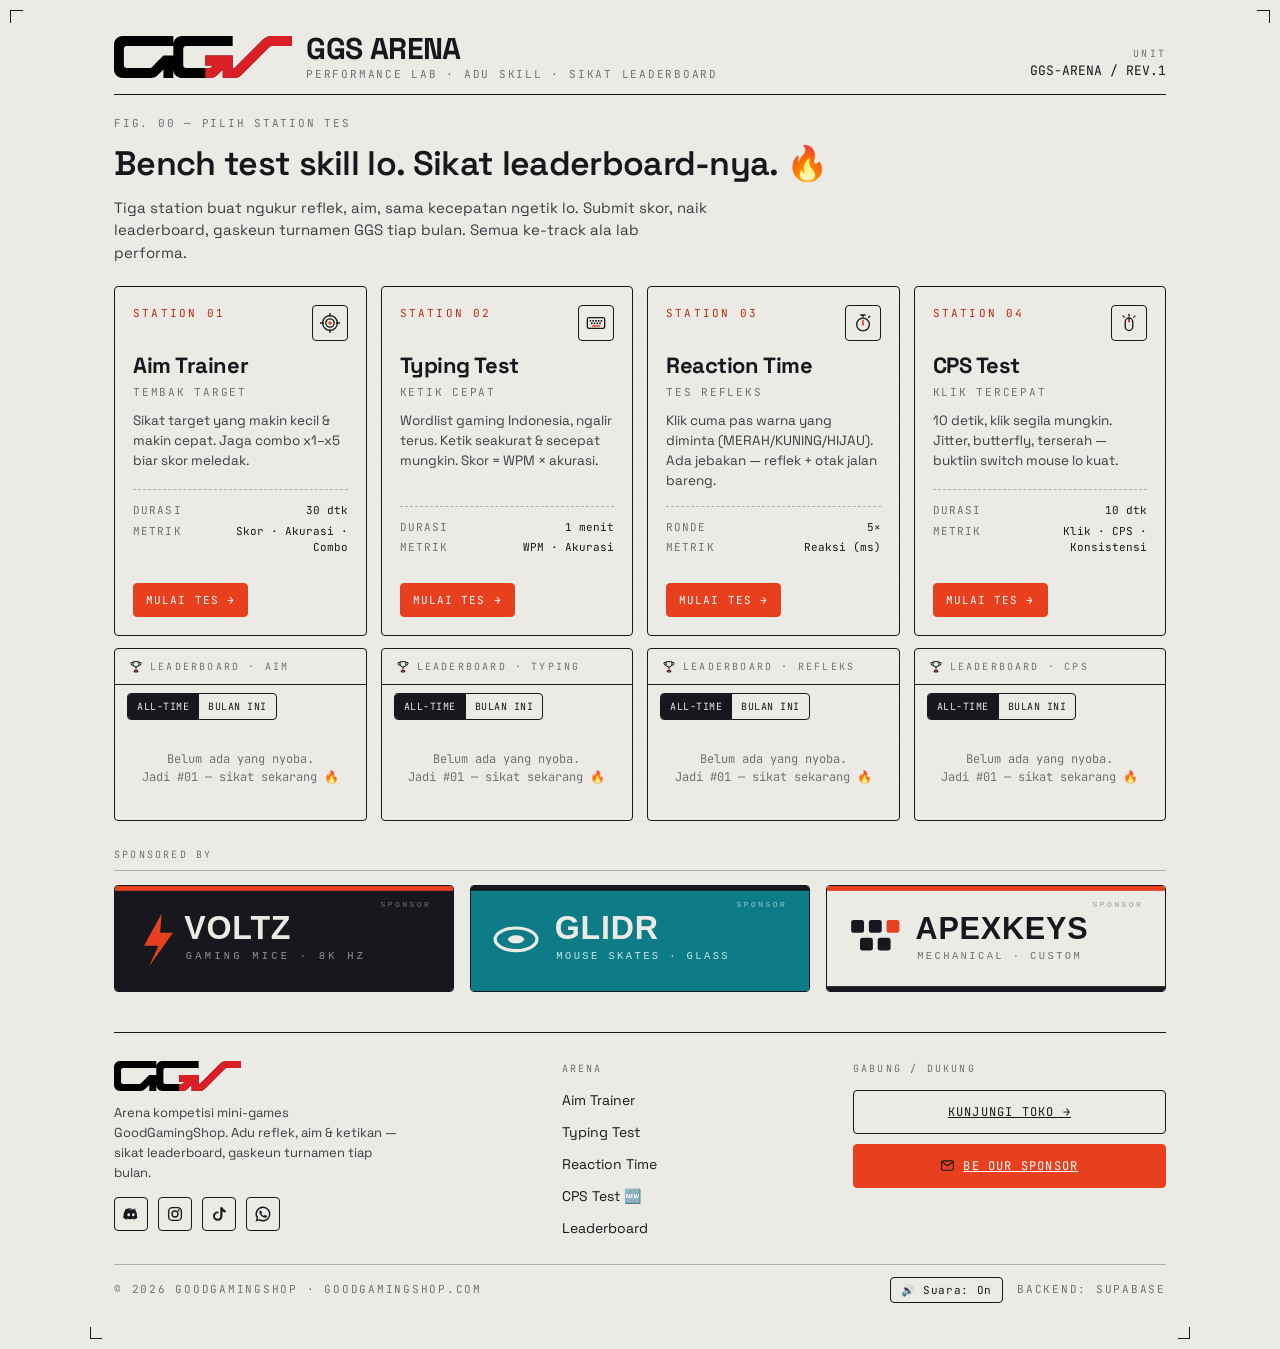
==== commit 0f0889c7: "fix: notice mobile di depan + form tetap tampil + sound reaction disamain - Banner di atas (HP/table" ====
--- a/index.html
+++ b/index.html
@@ -101,6 +101,12 @@
       </div>
     </header>
 
+    <!-- ===== NOTICE BUAT PEMAIN HP (muncul otomatis di layar sentuh) ===== -->
+    <div class="touch-notice" id="touch-notice" hidden>
+      📱 Lagi buka di HP? Santai — semua game <b>bisa dimainin</b> buat latihan.
+      Tapi skor cuma bisa masuk leaderboard kalau main di <b>PC pakai mouse &amp; keyboard</b> 🖱️⌨️
+    </div>
+
     <!-- ===== EVENT BANNER (Tahap 3 — hidden dulu) ===== -->
     <div class="event-banner" id="event-banner" style="display:none">
       <div>
--- a/css/styles.css
+++ b/css/styles.css
@@ -346,8 +346,13 @@
   border:1.5px solid var(--ink);
   border-radius:var(--radius);
   padding:16px; min-height:120px;
+  max-height:180px; overflow-y:auto;   /* teks panjang: scroll otomatis ngikutin caret */
+  position:relative;
   letter-spacing:0.01em;
   word-break:break-word;
+}
+@media (max-width:560px){
+  .type-text{ font-size:16px; max-height:132px; min-height:100px; }
 }
 .type-text .done{ color:var(--ink-3); }
 .type-text .wrong{ color:#fff; background:var(--accent); border-radius:2px; }
@@ -582,6 +587,16 @@
   background:rgba(232,64,31,0.10); border:1.5px solid var(--accent); border-radius:var(--radius);
   padding:12px 14px; text-align:center; color:var(--ink); margin-bottom:12px;
 }
+
+/* notice di depan buat pemain layar sentuh (HP/tablet) */
+.touch-notice{
+  margin-top:14px; padding:11px 14px;
+  border:1.5px solid var(--accent); border-radius:var(--radius);
+  background:rgba(232,64,31,0.08);
+  font-family:var(--font-mono); font-size:12px; line-height:1.65; letter-spacing:0.02em;
+  color:var(--ink);
+}
+.touch-notice b{ color:var(--accent-ink); }
 .mobile-gate{
   border:1.5px solid var(--accent);
   border-left-width:4px;
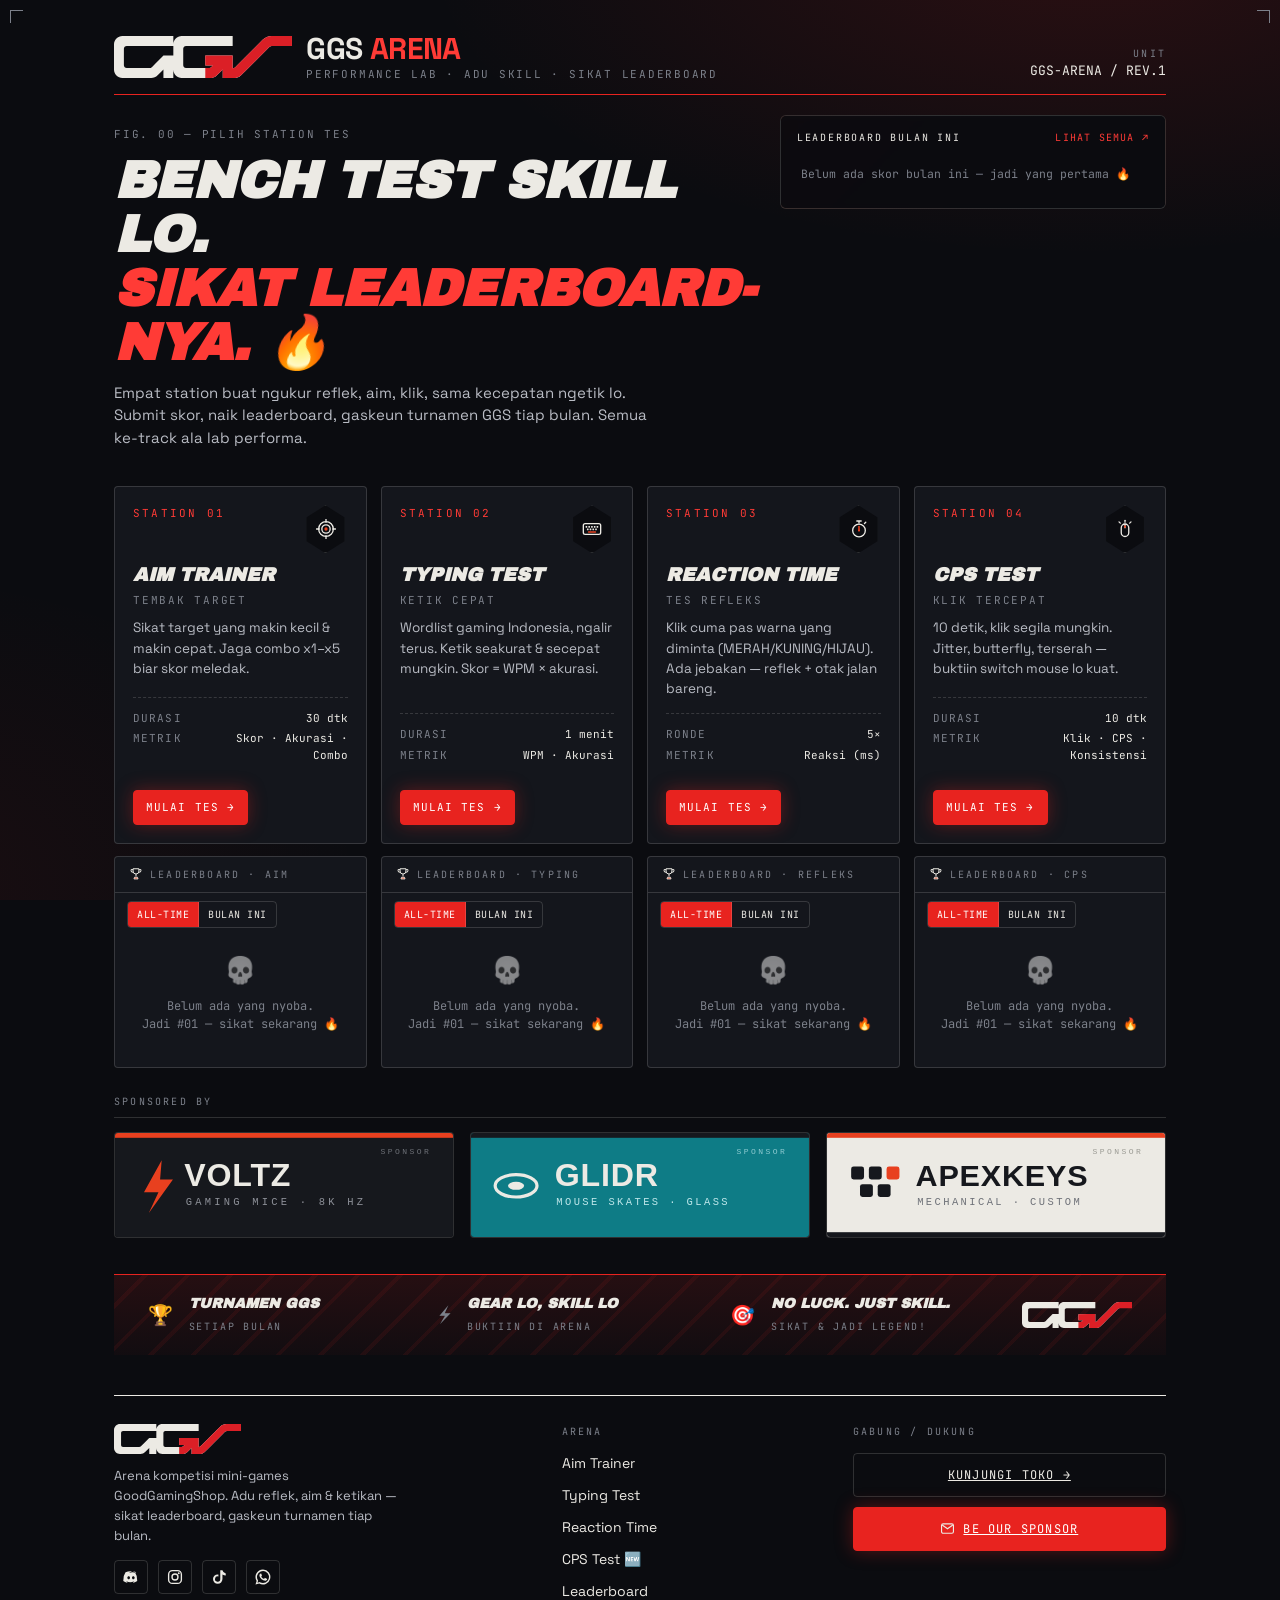
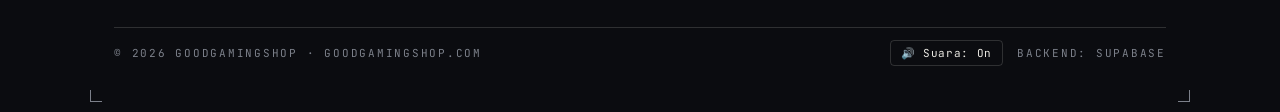
==== commit 3c04ceeb: "feat: redesign NIGHT ARENA (dark esports) sesuai mockup owner - Theme override di styles.css: dark b" ====
--- a/index.html
+++ b/index.html
@@ -7,7 +7,7 @@
   <meta name="description" content="GGS Arena — adu reflek, aim & ketikan lo. Sikat leaderboard, gaskeun turnamen GoodGamingShop." />
   <link rel="preconnect" href="https://fonts.googleapis.com" />
   <link rel="preconnect" href="https://fonts.gstatic.com" crossorigin />
-  <link href="https://fonts.googleapis.com/css2?family=Space+Grotesk:wght@400;500;600;700&family=JetBrains+Mono:wght@400;500;600;700&display=swap" rel="stylesheet" />
+  <link href="https://fonts.googleapis.com/css2?family=Space+Grotesk:wght@400;500;600;700&family=JetBrains+Mono:wght@400;500;600;700&family=Archivo+Black&display=swap" rel="stylesheet" />
   <link rel="stylesheet" href="css/styles.css" />
 </head>
 <body class="ticks">
@@ -89,9 +89,9 @@
     <!-- ===== MASTHEAD ===== -->
     <header class="masthead">
       <div class="brand">
-        <img class="brand-logo" src="assets/ggs-logo.svg" alt="GoodGamingShop" />
+        <img class="brand-logo" src="assets/ggs-logo-white.svg" alt="GoodGamingShop" />
         <div class="wordmark">
-          <b>GGS ARENA</b>
+          <b>GGS <span class="red" style="color:var(--accent-ink)">ARENA</span></b>
           <div class="tag micro">Performance Lab · Adu Skill · Sikat Leaderboard</div>
         </div>
       </div>
@@ -122,14 +122,28 @@
 
     <!-- ===== HUB VIEW ===== -->
     <section class="view active" id="view-hub" data-view="hub">
-      <p class="micro" style="margin:20px 0 0">FIG. 00 — PILIH STATION TES</p>
-      <h1 style="font-size:clamp(24px,5vw,34px);margin-top:6px;letter-spacing:-0.02em">
-        Bench test skill lo. Sikat leaderboard-nya. 🔥
-      </h1>
-      <p style="color:var(--ink-2);max-width:60ch;margin-top:8px">
-        Tiga station buat ngukur reflek, aim, sama kecepatan ngetik lo. Submit skor,
-        naik leaderboard, gaskeun turnamen GGS tiap bulan. Semua ke-track ala lab performa.
-      </p>
+      <div class="hero-wrap" style="margin-top:20px">
+        <div>
+          <p class="micro">FIG. 00 — PILIH STATION TES</p>
+          <h1 style="margin-top:8px">
+            Bench test skill lo. <span class="l2">Sikat leaderboard-nya. 🔥</span>
+          </h1>
+          <p style="color:var(--ink-2);max-width:56ch;margin-top:12px">
+            Empat station buat ngukur reflek, aim, klik, sama kecepatan ngetik lo.
+            Submit skor, naik leaderboard, gaskeun turnamen GGS tiap bulan.
+            Semua ke-track ala lab performa.
+          </p>
+        </div>
+        <div class="hero-art">
+          <div class="month-top">
+            <div class="mt-hd">
+              <span class="label">Leaderboard Bulan Ini</span>
+              <a data-open="board">LIHAT SEMUA ↗</a>
+            </div>
+            <div id="month-top"><div class="mt-empty">Belum ada skor bulan ini — jadi yang pertama 🔥</div></div>
+          </div>
+        </div>
+      </div>
 
       <div class="stations" id="stations">
         <div class="station-col">
@@ -294,10 +308,17 @@
       <div class="board-grid" id="board-grid"></div>
     </section>
 
+    <div class="tape">
+      <div class="tp"><span class="ic">🏆</span><div><b>Turnamen GGS</b><span>Setiap Bulan</span></div></div>
+      <div class="tp"><span class="ic">⚡</span><div><b>Gear Lo, Skill Lo</b><span>Buktiin di Arena</span></div></div>
+      <div class="tp"><span class="ic">🎯</span><div><b>No Luck. Just Skill.</b><span>Sikat &amp; Jadi Legend!</span></div></div>
+      <img src="assets/ggs-logo-white.svg" alt="GGS" />
+    </div>
+
     <footer class="foot">
       <div class="foot-main">
         <div class="foot-col foot-brand">
-          <img class="foot-logo" src="assets/ggs-logo.svg" alt="GoodGamingShop" />
+          <img class="foot-logo" src="assets/ggs-logo-white.svg" alt="GoodGamingShop" />
           <p class="foot-blurb">Arena kompetisi mini-games GoodGamingShop. Adu reflek, aim & ketikan — sikat leaderboard, gaskeun turnamen tiap bulan.</p>
           <div class="foot-social">
             <a href="https://discord.gg/goodgamingshop" target="_blank" rel="noopener" aria-label="Discord"><svg class="ico-soc"><use href="#ico-discord"/></svg></a>
--- a/css/styles.css
+++ b/css/styles.css
@@ -680,3 +680,131 @@
 body.embed .ticks::before,body.embed .ticks::after,
 body.embed .tick-bl,body.embed .tick-br{ display:none; }
 body.embed .foot{ display:none; }
+
+/* ============================================================
+   THEME: NIGHT ARENA (dark esports) — override di atas base
+   Gambar opsional di assets/theme/ — ada fallback CSS kalau kosong
+   ============================================================ */
+:root{
+  --paper:#0B0C10; --paper-2:#14161C;
+  --ink:#ECEAE4; --ink-2:#B9BCC4; --ink-3:#7C808A;
+  --accent:#E8231F; --accent-ink:#FF3B36;
+  --line-soft:rgba(236,234,228,0.06);
+  --line-hair:rgba(236,234,228,0.16);
+  --good:#23B563;
+  --font-display:"Space Grotesk","Segoe UI",system-ui,sans-serif;
+  --font-hero:"Archivo Black","Space Grotesk",sans-serif;
+}
+body{
+  background:
+    radial-gradient(1100px 500px at 85% -5%, rgba(232,35,31,0.14), transparent 60%),
+    radial-gradient(900px 600px at -10% 100%, rgba(232,35,31,0.07), transparent 55%),
+    var(--paper);
+  background-attachment:fixed;
+}
+.brand-logo{ filter:none; }
+.brand .wordmark b{ color:var(--ink); }
+.brand .wordmark b .red{ color:var(--accent-ink); }
+
+/* headline hero */
+#view-hub h1{
+  font-family:var(--font-hero);
+  text-transform:uppercase; font-style:italic;
+  letter-spacing:0; line-height:1.04;
+  font-size:clamp(28px,5.6vw,52px);
+}
+#view-hub h1 .l2{ color:var(--accent-ink); display:block; }
+
+/* hero 2 kolom: copy kiri + panel bulan ini kanan */
+.hero-wrap{ display:grid; grid-template-columns:1.25fr .75fr; gap:22px; align-items:start; }
+@media (max-width:900px){ .hero-wrap{ grid-template-columns:1fr; } }
+.hero-art{
+  border:1px solid var(--line-hair); border-radius:6px; overflow:hidden;
+  background:
+    url('../assets/theme/hero.jpg') center/cover no-repeat,
+    linear-gradient(135deg, #17090a, #0B0C10 55%),
+    var(--paper-2);
+}
+.month-top{ background:rgba(11,12,16,0.82); backdrop-filter:blur(2px); padding:14px 16px; }
+.month-top .mt-hd{ display:flex; justify-content:space-between; align-items:center; gap:10px; margin-bottom:8px; }
+.month-top .mt-hd .label{ color:var(--ink); letter-spacing:0.18em; }
+.month-top .mt-hd a{ font-family:var(--font-mono); font-size:10px; letter-spacing:0.12em; color:var(--accent-ink); text-decoration:none; cursor:pointer; }
+.mt-row{ display:grid; grid-template-columns:22px 26px 1fr auto; gap:8px; align-items:center; padding:7px 6px; border-bottom:1px solid var(--line-hair); font-family:var(--font-mono); }
+.mt-row:last-child{ border-bottom:0; }
+.mt-row.first{ background:rgba(232,35,31,0.14); border-left:3px solid var(--accent); margin-left:-3px; }
+.mt-row .no{ font-size:12px; color:var(--ink-3); }
+.mt-row .md{ font-size:14px; }
+.mt-row .nm{ font-size:13px; font-weight:600; color:var(--ink); font-family:var(--font-display); white-space:nowrap; overflow:hidden; text-overflow:ellipsis; }
+.mt-row .sc{ font-size:14px; font-weight:700; color:var(--ink); }
+.mt-empty{ font-family:var(--font-mono); font-size:11.5px; color:var(--ink-3); padding:12px 4px; }
+
+/* station card */
+.station{ overflow:hidden; position:relative; background:var(--paper-2); }
+.station::before{
+  content:""; position:absolute; inset:0; opacity:0.16; pointer-events:none;
+  background:var(--st-img, linear-gradient(160deg, rgba(232,35,31,0.25), transparent 55%)) center/cover no-repeat;
+}
+.station[data-open="aim"]{ --st-img:url('../assets/theme/station-aim.jpg'); }
+.station[data-open="typing"]{ --st-img:url('../assets/theme/station-typing.jpg'); }
+.station[data-open="reaction"]{ --st-img:url('../assets/theme/station-reaction.jpg'); }
+.station[data-open="cps"]{ --st-img:url('../assets/theme/station-cps.jpg'); }
+.station > *{ position:relative; }
+.station .st-title{ font-family:var(--font-hero); font-style:italic; text-transform:uppercase; font-size:19px; letter-spacing:0; }
+.station:hover{ box-shadow:0 0 0 1.5px var(--accent), 6px 6px 24px rgba(232,35,31,0.25); border-color:var(--accent); }
+.st-badge{
+  background:var(--paper);
+  clip-path:polygon(50% 0, 93% 25%, 93% 75%, 50% 100%, 7% 75%, 7% 25%);
+  border:0; width:44px; height:48px;
+  outline:1.5px solid var(--line-hair); outline-offset:-1px;
+}
+.station:hover .st-badge{ background:var(--accent); }
+.station:hover .st-badge .ico{ color:#fff; }
+
+/* tombol merah tegas */
+.btn.accent{ background:var(--accent); border-color:var(--accent); box-shadow:0 0 18px rgba(232,35,31,0.35); }
+.btn.accent:hover{ background:#ff2f2a; border-color:#ff2f2a; color:#fff; }
+.btn:hover{ background:var(--accent); border-color:var(--accent); }
+
+/* panel & board */
+.panel, .hub-board, .st-top5{ background:var(--paper-2); }
+.hub-board .lb-row.champ{ background:linear-gradient(90deg, rgba(232,35,31,0.16), transparent 70%); }
+.seg button.active{ background:var(--accent); color:#fff; }
+.lb-empty{ padding-top:18px; }
+.lb-empty::before{ content:"💀"; display:block; font-size:26px; margin-bottom:8px; opacity:.55; filter:grayscale(1); }
+
+/* readout & arena */
+.readouts, .arena, .react-pad, .cps-pad, .type-text, .type-input{ background:var(--paper-2); }
+.arena{ background:
+  repeating-linear-gradient(0deg, transparent 0 23px, var(--line-soft) 23px 24px),
+  repeating-linear-gradient(90deg, transparent 0 23px, var(--line-soft) 23px 24px),
+  var(--paper-2); }
+.result-hero{ background:#000; }
+.modal-card{ background:var(--paper); box-shadow:0 0 60px rgba(232,35,31,0.25); }
+.sponsor-slot, .field input, .field select, .type-input{ background:var(--paper); }
+
+/* footer strip taglines */
+.tape{
+  margin-top:36px;
+  border-top:1.5px solid var(--accent);
+  background:
+    linear-gradient(180deg, rgba(232,35,31,0.12), rgba(232,35,31,0.03)),
+    repeating-linear-gradient(-45deg, transparent 0 26px, rgba(232,35,31,0.08) 26px 30px);
+  display:grid; grid-template-columns:repeat(3,1fr) auto; gap:14px; align-items:center;
+  padding:18px clamp(14px,3vw,34px);
+}
+.tape .tp{ display:flex; gap:12px; align-items:center; }
+.tape .tp .ic{ font-size:20px; }
+.tape .tp b{ font-family:var(--font-hero); font-style:italic; text-transform:uppercase; font-size:14px; display:block; color:var(--ink); }
+.tape .tp span{ font-family:var(--font-mono); font-size:10px; letter-spacing:0.18em; text-transform:uppercase; color:var(--ink-3); }
+.tape img{ height:26px; width:auto; justify-self:end; }
+@media (max-width:860px){ .tape{ grid-template-columns:1fr; } .tape img{ justify-self:start; } }
+
+/* ticks & misc di dark */
+.ticks::before,.ticks::after,.tick-bl,.tick-br{ border-color:var(--ink-3)!important; }
+.masthead, .panel, .station, .hub-board, .readouts, .arena, .react-pad, .cps-pad,
+.type-text, .type-input, .field input, .field select, .seg, .modal-card,
+.foot-social a, .foot-mute, .sponsor-slot.filled, .st-badge .ico{ border-color:var(--line-hair); }
+.masthead{ border-bottom-color:var(--accent); }
+.panel .panel-hd, .hb-hd{ border-bottom-color:var(--line-hair); }
+.btn.ghost{ border-color:var(--line-hair); color:var(--ink); }
+.station .st-spec{ border-top-color:var(--line-hair); }
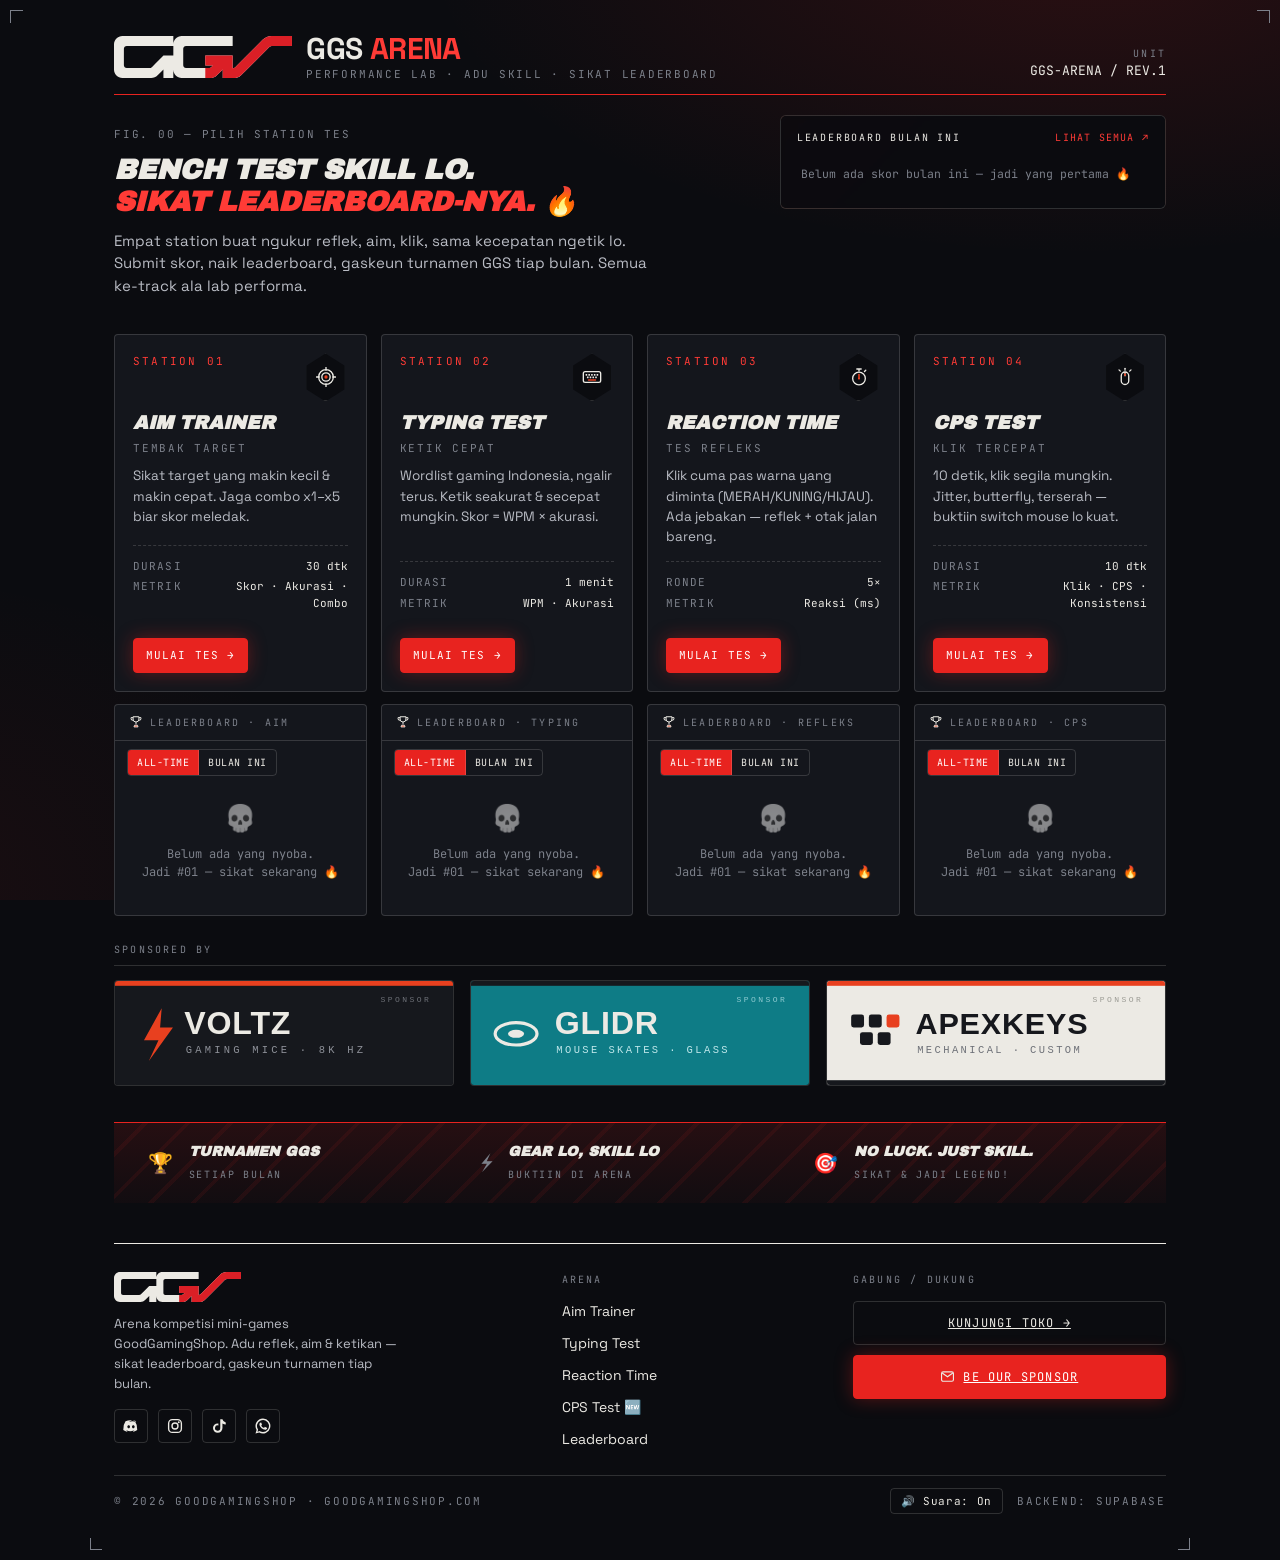
==== commit 1b1b602e: "feat: countdown 3-2-1 di typing test + kunci 'Main Lagi' di semua game - Typing test: pencet Mulai a" ====
--- a/index.html
+++ b/index.html
@@ -312,7 +312,6 @@
       <div class="tp"><span class="ic">🏆</span><div><b>Turnamen GGS</b><span>Setiap Bulan</span></div></div>
       <div class="tp"><span class="ic">⚡</span><div><b>Gear Lo, Skill Lo</b><span>Buktiin di Arena</span></div></div>
       <div class="tp"><span class="ic">🎯</span><div><b>No Luck. Just Skill.</b><span>Sikat &amp; Jadi Legend!</span></div></div>
-      <img src="assets/ggs-logo-white.svg" alt="GGS" />
     </div>
 
     <footer class="foot">
--- a/css/styles.css
+++ b/css/styles.css
@@ -329,13 +329,10 @@
 .target::after{ content:"+"; font-size:0.7em; opacity:.9; }
 .target:active{ transform:scale(.9); }
 
-.combo-flag{
-  position:absolute; top:10px; left:10px; z-index:3;
-  font-family:var(--font-mono); font-size:12px; letter-spacing:0.1em;
-  background:var(--ink); color:var(--paper);
-  padding:4px 10px; border-radius:var(--radius);
-}
-.combo-flag b{ color:var(--accent); }
+/* combo naik -> readout Combo di atas arena "pop" sebentar
+   (dulu ada flag di dalam arena, dihapus karena nutupin target) */
+.readout .r-val.pop{ animation:comboPop .28s ease; }
+@keyframes comboPop{ 50%{ transform:scale(1.3); color:var(--accent); } }
 
 /* ============================================================
    Typing field
@@ -354,6 +351,15 @@
 @media (max-width:560px){
   .type-text{ font-size:16px; max-height:132px; min-height:100px; }
 }
+/* countdown 3-2-1 sebelum typing test mulai */
+.type-countdown{
+  display:grid; place-items:center; min-height:90px;
+  font-family:var(--font-hero); font-style:italic;
+  font-size:56px; line-height:1; color:var(--accent-ink);
+  animation:cdPulse 1s ease infinite;
+}
+@keyframes cdPulse{ 0%{ transform:scale(1); opacity:.5; } 15%{ transform:scale(1.25); opacity:1; } 100%{ transform:scale(1); opacity:.85; } }
+
 .type-text .done{ color:var(--ink-3); }
 .type-text .wrong{ color:#fff; background:var(--accent); border-radius:2px; }
 .type-text .cur{ background:var(--ink); color:var(--paper); border-radius:2px; padding:0 1px; }
@@ -706,12 +712,12 @@
 .brand .wordmark b{ color:var(--ink); }
 .brand .wordmark b .red{ color:var(--accent-ink); }
 
-/* headline hero */
+/* headline hero — dikecilin biar proper di HP maupun PC (gak norak) */
 #view-hub h1{
   font-family:var(--font-hero);
   text-transform:uppercase; font-style:italic;
-  letter-spacing:0; line-height:1.04;
-  font-size:clamp(28px,5.6vw,52px);
+  letter-spacing:0; line-height:1.15;
+  font-size:clamp(18px,2.6vw,28px);
 }
 #view-hub h1 .l2{ color:var(--accent-ink); display:block; }
 
@@ -789,15 +795,14 @@
   background:
     linear-gradient(180deg, rgba(232,35,31,0.12), rgba(232,35,31,0.03)),
     repeating-linear-gradient(-45deg, transparent 0 26px, rgba(232,35,31,0.08) 26px 30px);
-  display:grid; grid-template-columns:repeat(3,1fr) auto; gap:14px; align-items:center;
+  display:grid; grid-template-columns:repeat(3,1fr); gap:14px; align-items:center;
   padding:18px clamp(14px,3vw,34px);
 }
 .tape .tp{ display:flex; gap:12px; align-items:center; }
 .tape .tp .ic{ font-size:20px; }
 .tape .tp b{ font-family:var(--font-hero); font-style:italic; text-transform:uppercase; font-size:14px; display:block; color:var(--ink); }
 .tape .tp span{ font-family:var(--font-mono); font-size:10px; letter-spacing:0.18em; text-transform:uppercase; color:var(--ink-3); }
-.tape img{ height:26px; width:auto; justify-self:end; }
-@media (max-width:860px){ .tape{ grid-template-columns:1fr; } .tape img{ justify-self:start; } }
+@media (max-width:860px){ .tape{ grid-template-columns:1fr; } }
 
 /* ticks & misc di dark */
 .ticks::before,.ticks::after,.tick-bl,.tick-br{ border-color:var(--ink-3)!important; }
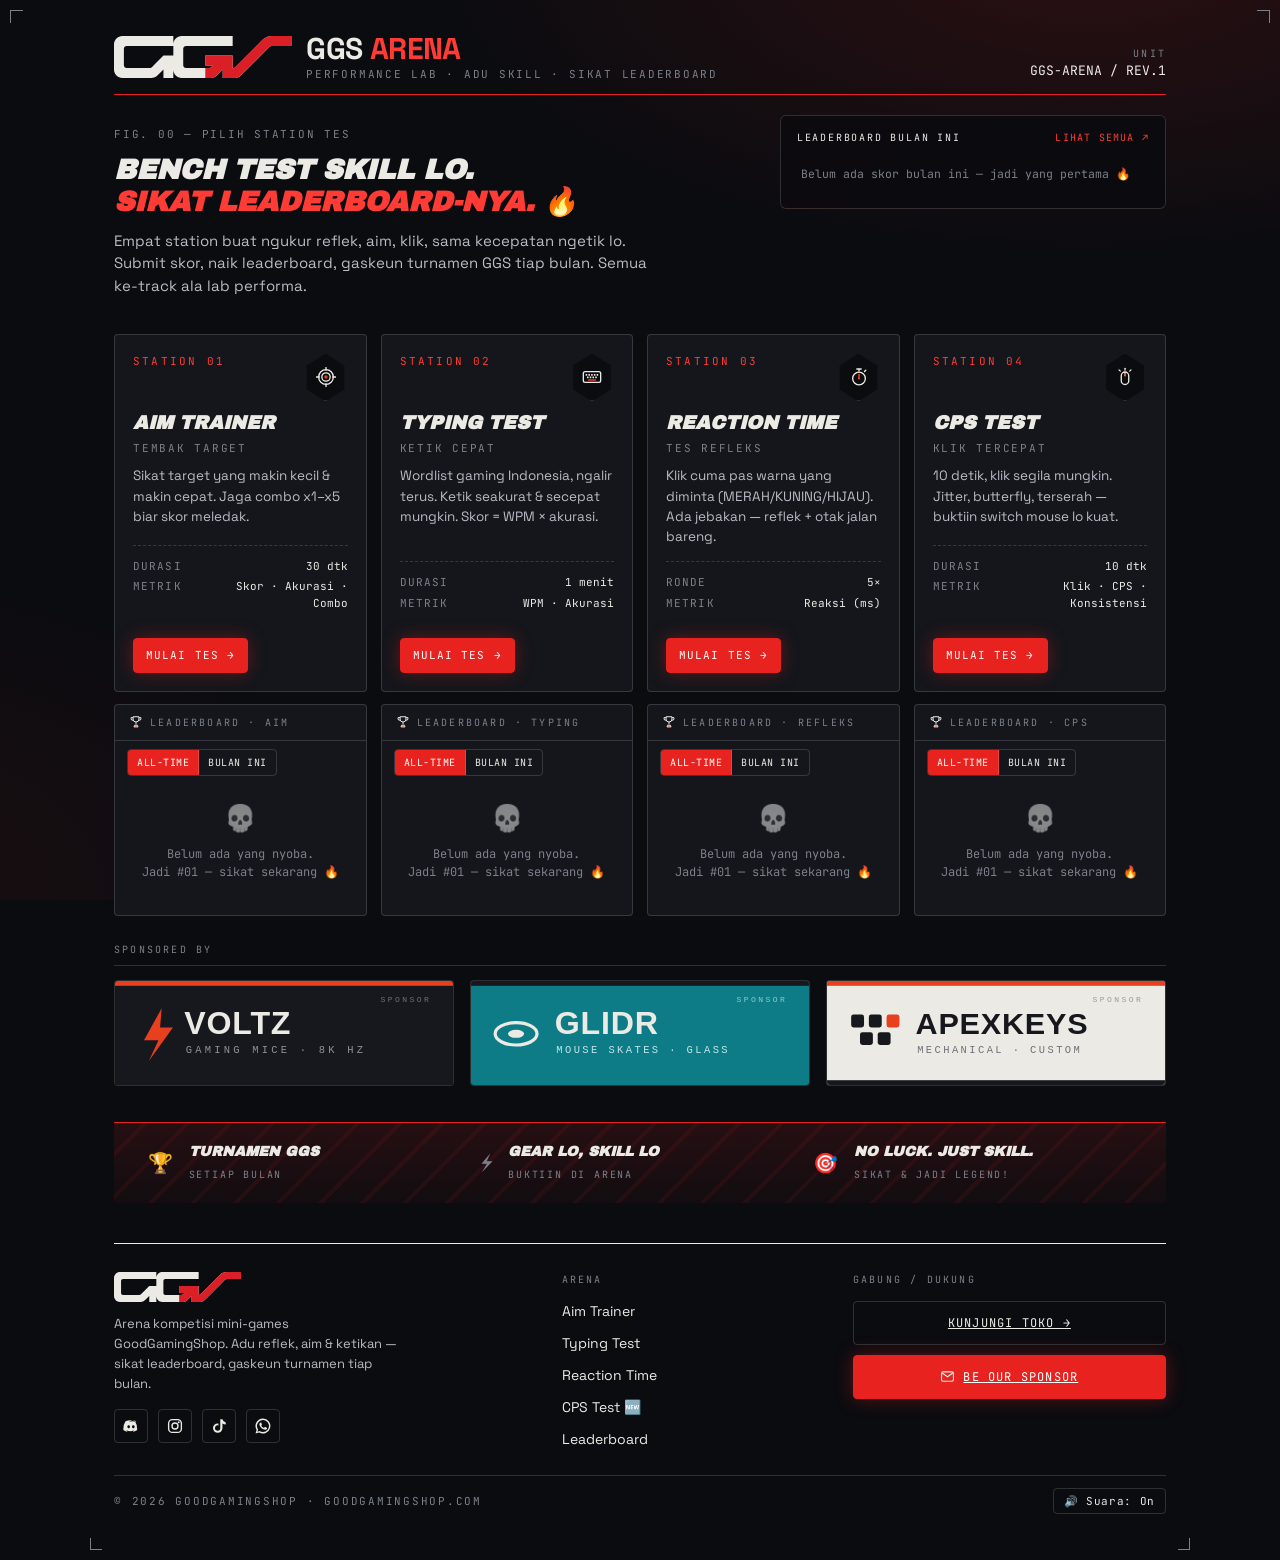
==== commit 4ea86407: "fix: klik di luar popup hasil gak nutup popup + hapus label backend - Popup hasil di 4 game gak bisa" ====
--- a/index.html
+++ b/index.html
@@ -349,7 +349,6 @@
         <span class="micro">© 2026 GoodGamingShop · goodgamingshop.com</span>
         <div class="foot-bottom-r">
           <button class="foot-mute" id="mute-toggle">🔊 Suara: On</button>
-          <span class="micro" id="backend-flag">BACKEND: LOCAL</span>
         </div>
       </div>
     </footer>
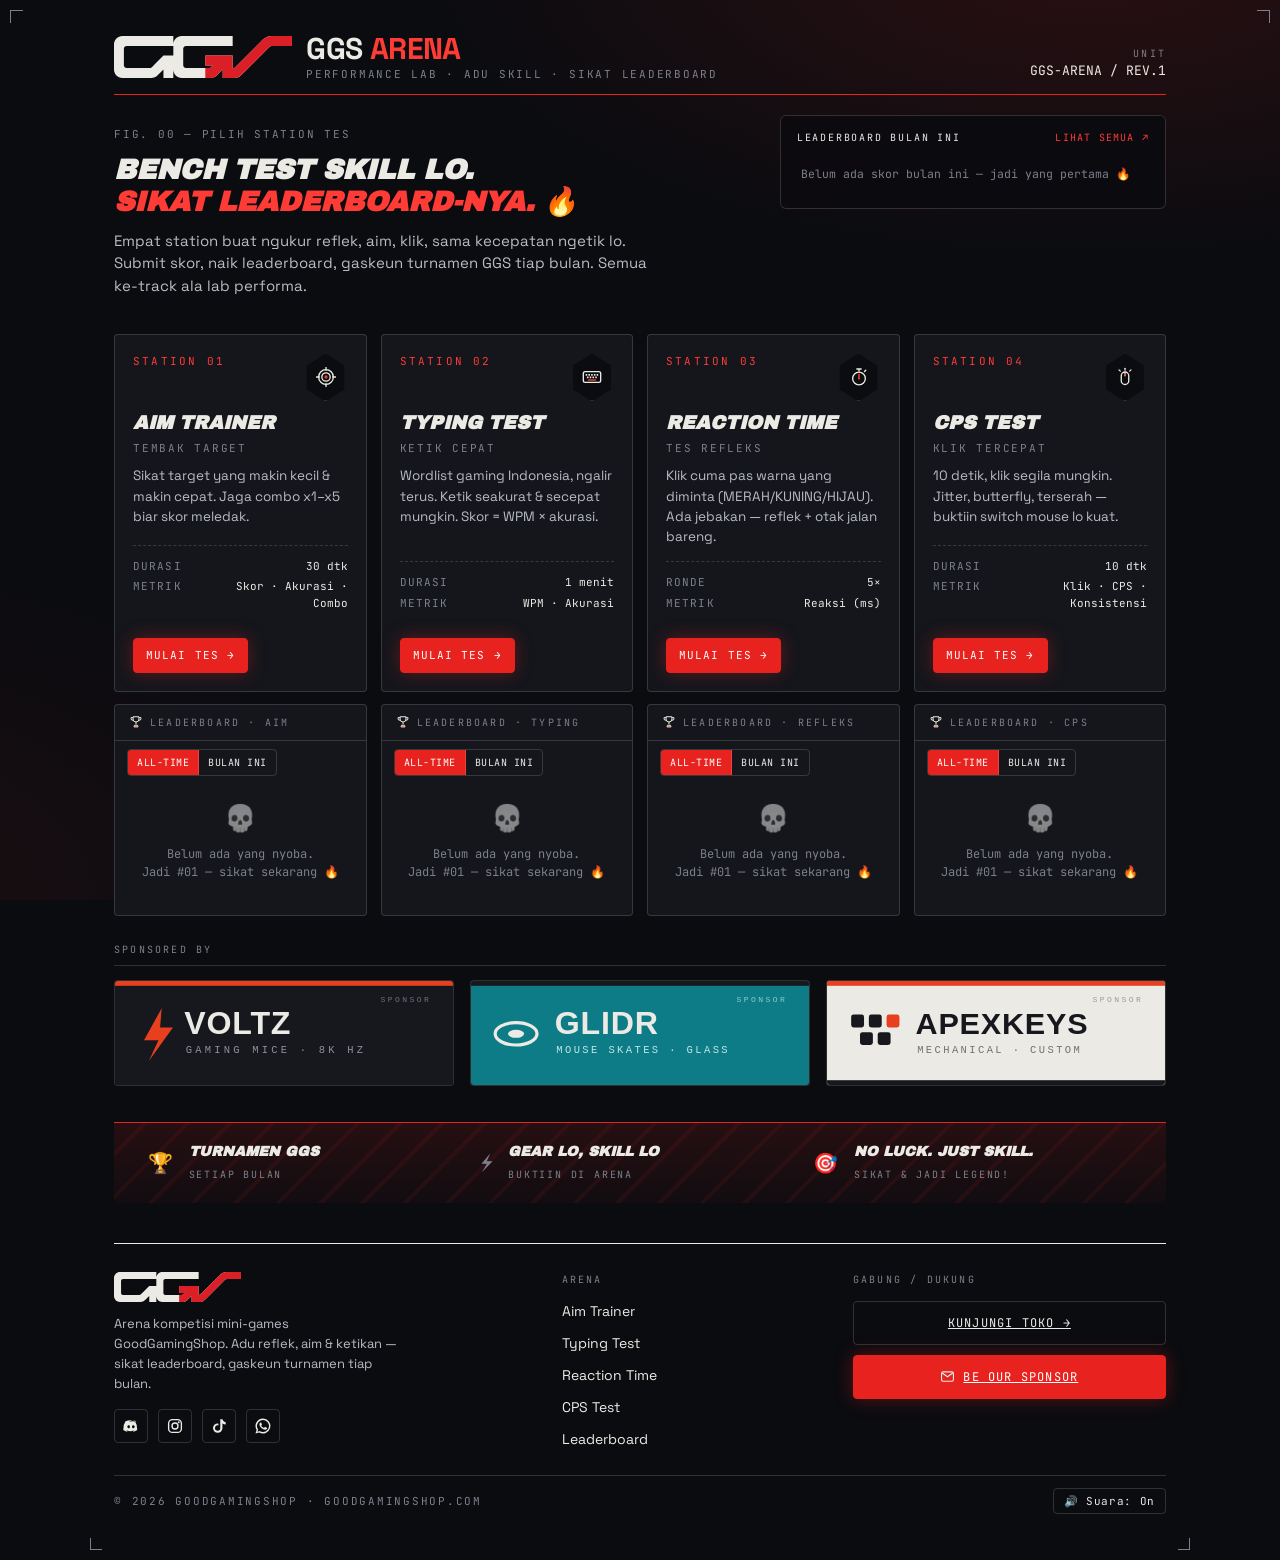
==== commit 024995fb: "chore: hapus emoji 🆕 di link CPS Test footer Co-Authored-By: Claude Fable 5 <noreply@anthropic.com> " ====
--- a/index.html
+++ b/index.html
@@ -332,7 +332,7 @@
           <a class="foot-link" data-open="aim">Aim Trainer</a>
           <a class="foot-link" data-open="typing">Typing Test</a>
           <a class="foot-link" data-open="reaction">Reaction Time</a>
-          <a class="foot-link" data-open="cps">CPS Test 🆕</a>
+          <a class="foot-link" data-open="cps">CPS Test</a>
           <a class="foot-link" data-open="board">Leaderboard</a>
         </div>
 
--- a/css/styles.css
+++ b/css/styles.css
@@ -338,6 +338,7 @@
    Typing field
    ============================================================ */
 .type-text{
+  user-select:none; -webkit-user-select:none;   /* anti copy-paste: teks soal gak bisa diblok */
   font-family:var(--font-mono); font-size:18px; line-height:1.9;
   background:var(--paper-2);
   border:1.5px solid var(--ink);
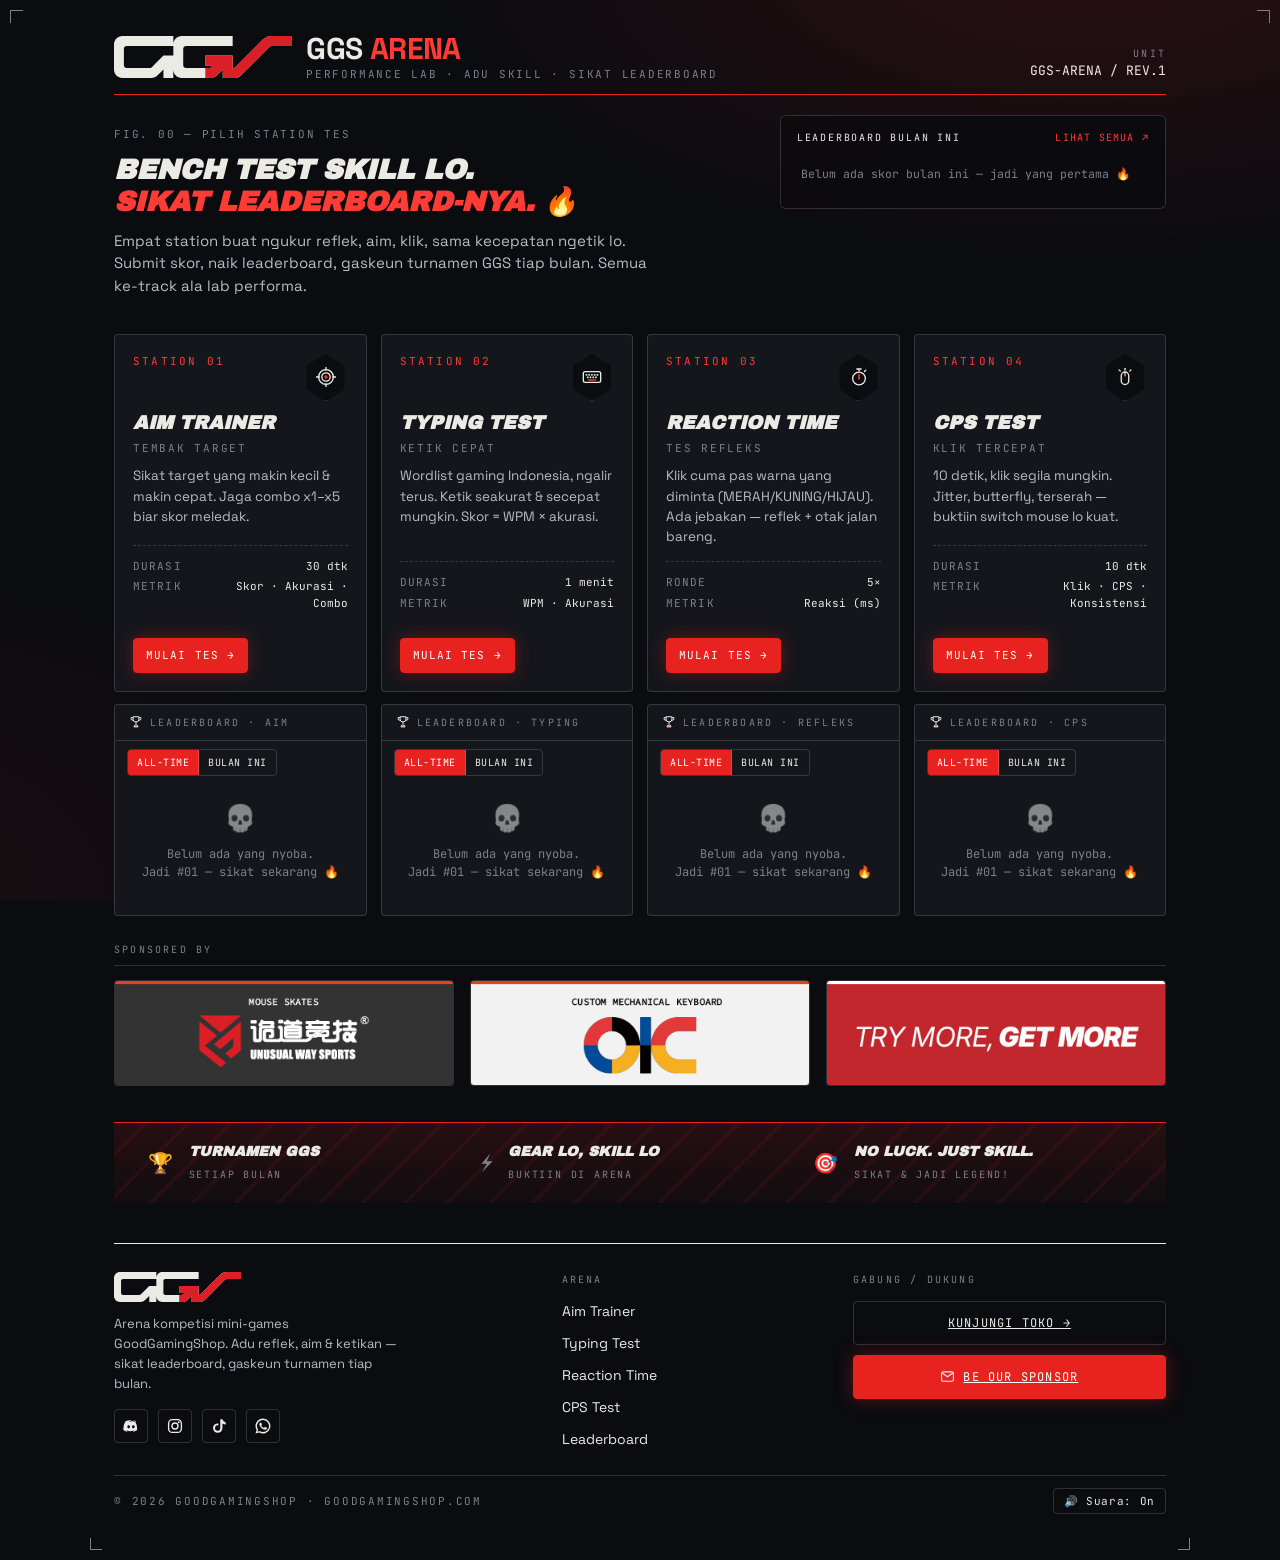
==== commit 7c127cb0: "feat: filter rentang tanggal di leaderboard (buat event harian) - Toggle 'All-time / Per Tanggal' di" ====
--- a/index.html
+++ b/index.html
@@ -300,9 +300,20 @@
         <span class="fig">FIG. 05</span>
         <svg class="ico-hd"><use href="#ico-trophy"/></svg>
         <h2>Leaderboard <span class="micro">/ Semua Station</span></h2>
-        <div class="seg seg-sm" id="board-scope" style="margin-left:auto">
-          <button data-s="all" class="active">All-time</button>
-          <button data-s="month">Bulan Ini</button>
+        <div class="board-filter">
+          <div class="seg seg-sm" id="board-scope">
+            <button data-s="all" class="active">All-time</button>
+            <button data-s="range">Per Tanggal</button>
+          </div>
+          <div class="date-range" id="board-range" hidden>
+            <label class="dr-field"><span class="label">Dari</span><input type="date" id="board-from"></label>
+            <label class="dr-field"><span class="label">Sampai</span><input type="date" id="board-to"></label>
+            <div class="seg seg-sm" id="range-preset">
+              <button data-p="today">Hari Ini</button>
+              <button data-p="7d">7 Hari</button>
+              <button data-p="month">Bulan Ini</button>
+            </div>
+          </div>
         </div>
       </div>
       <div class="board-grid" id="board-grid"></div>
--- a/css/styles.css
+++ b/css/styles.css
@@ -483,6 +483,25 @@
 /* toggle scope di hub-board */
 .hb-scope{ padding:8px 12px 0; flex:0 0 auto; }
 
+/* filter tanggal di view leaderboard */
+.board-filter{ display:flex; align-items:center; gap:10px; flex-wrap:wrap; margin-left:auto; }
+.date-range{ display:flex; align-items:center; gap:10px; flex-wrap:wrap; }
+.dr-field{ display:flex; align-items:center; gap:6px; }
+.dr-field input[type="date"]{
+  font-family:var(--font-mono); font-size:12px;
+  background:var(--paper); color:var(--ink);
+  border:1.5px solid var(--line-hair); border-radius:var(--radius);
+  padding:6px 8px; outline:none;
+}
+.dr-field input[type="date"]:focus{ border-color:var(--accent); }
+.dr-field input[type="date"]::-webkit-calendar-picker-indicator{ filter:invert(1); opacity:.6; cursor:pointer; }
+@media (max-width:560px){
+  .board-filter{ width:100%; margin-left:0; }
+  .date-range{ width:100%; }
+  .dr-field{ flex:1 1 46%; }
+  .dr-field input[type="date"]{ width:100%; }
+}
+
 /* ============================================================
    View routing
    ============================================================ */
